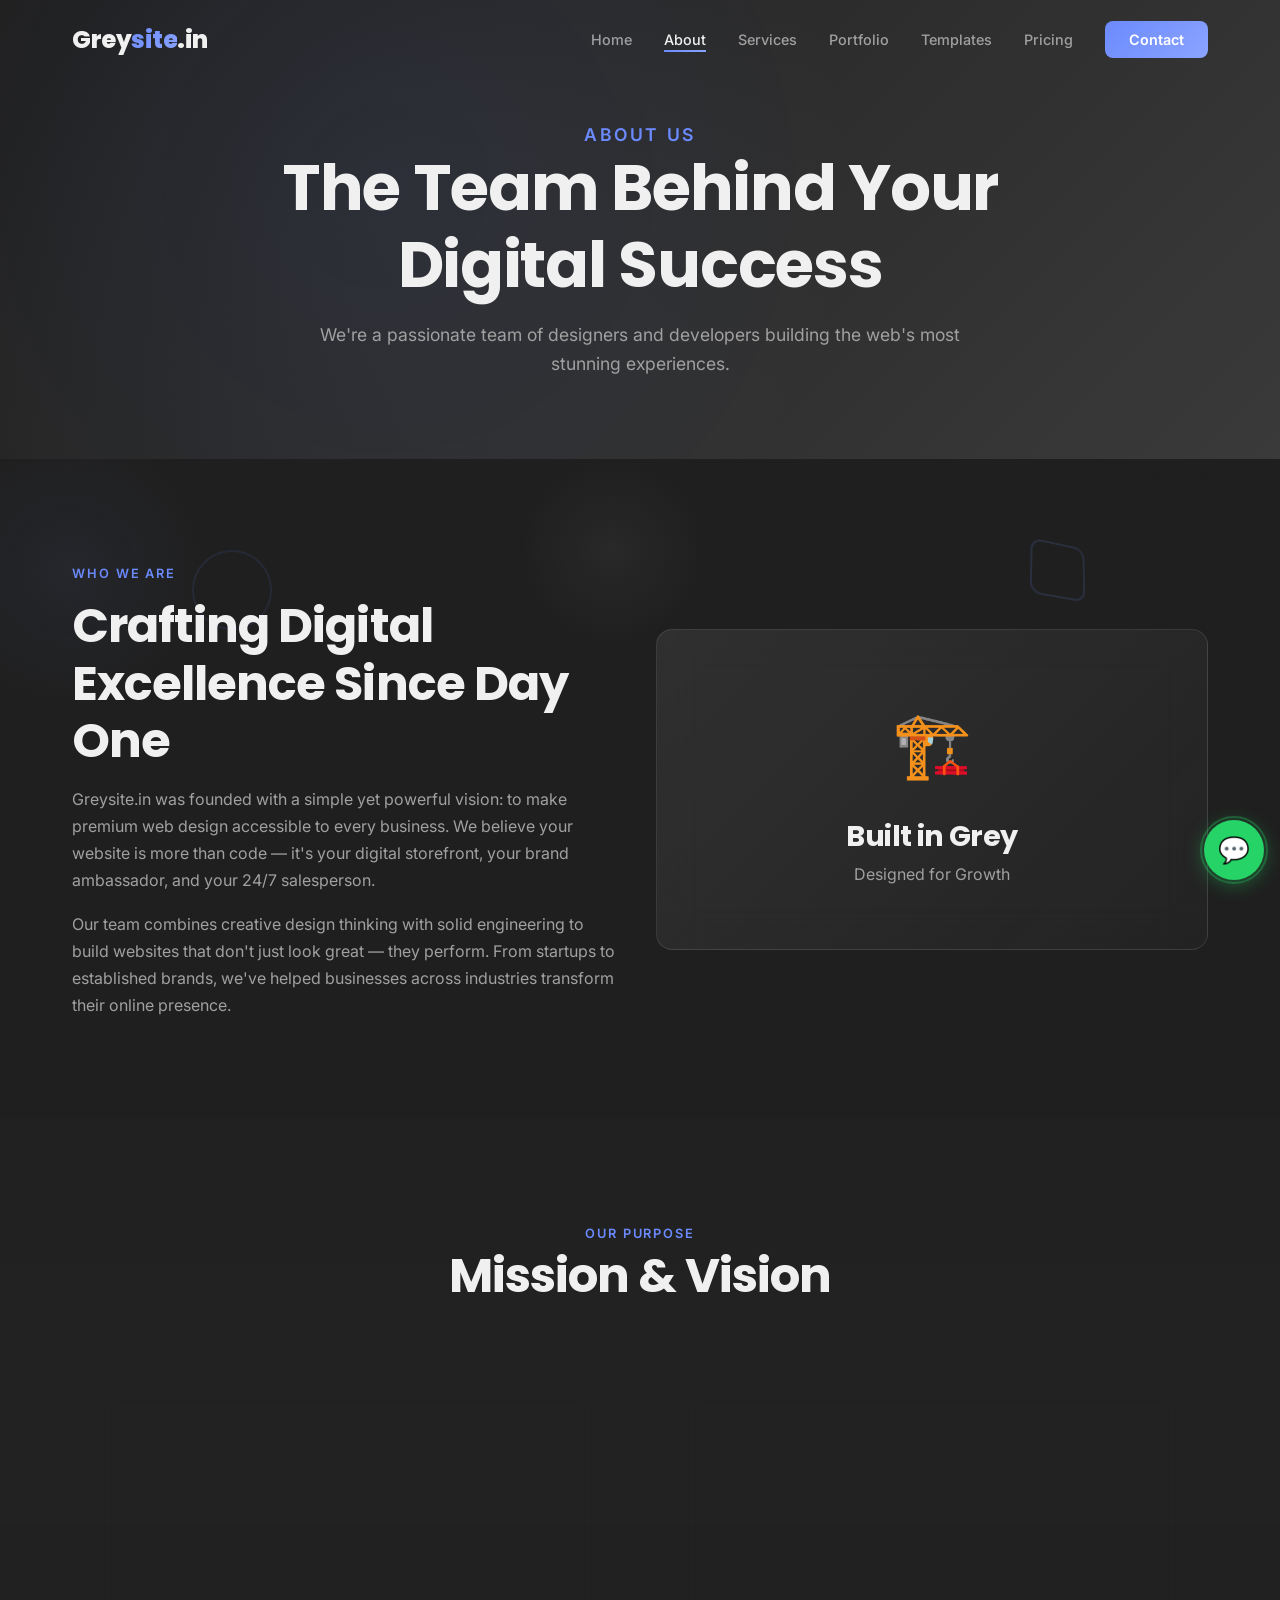
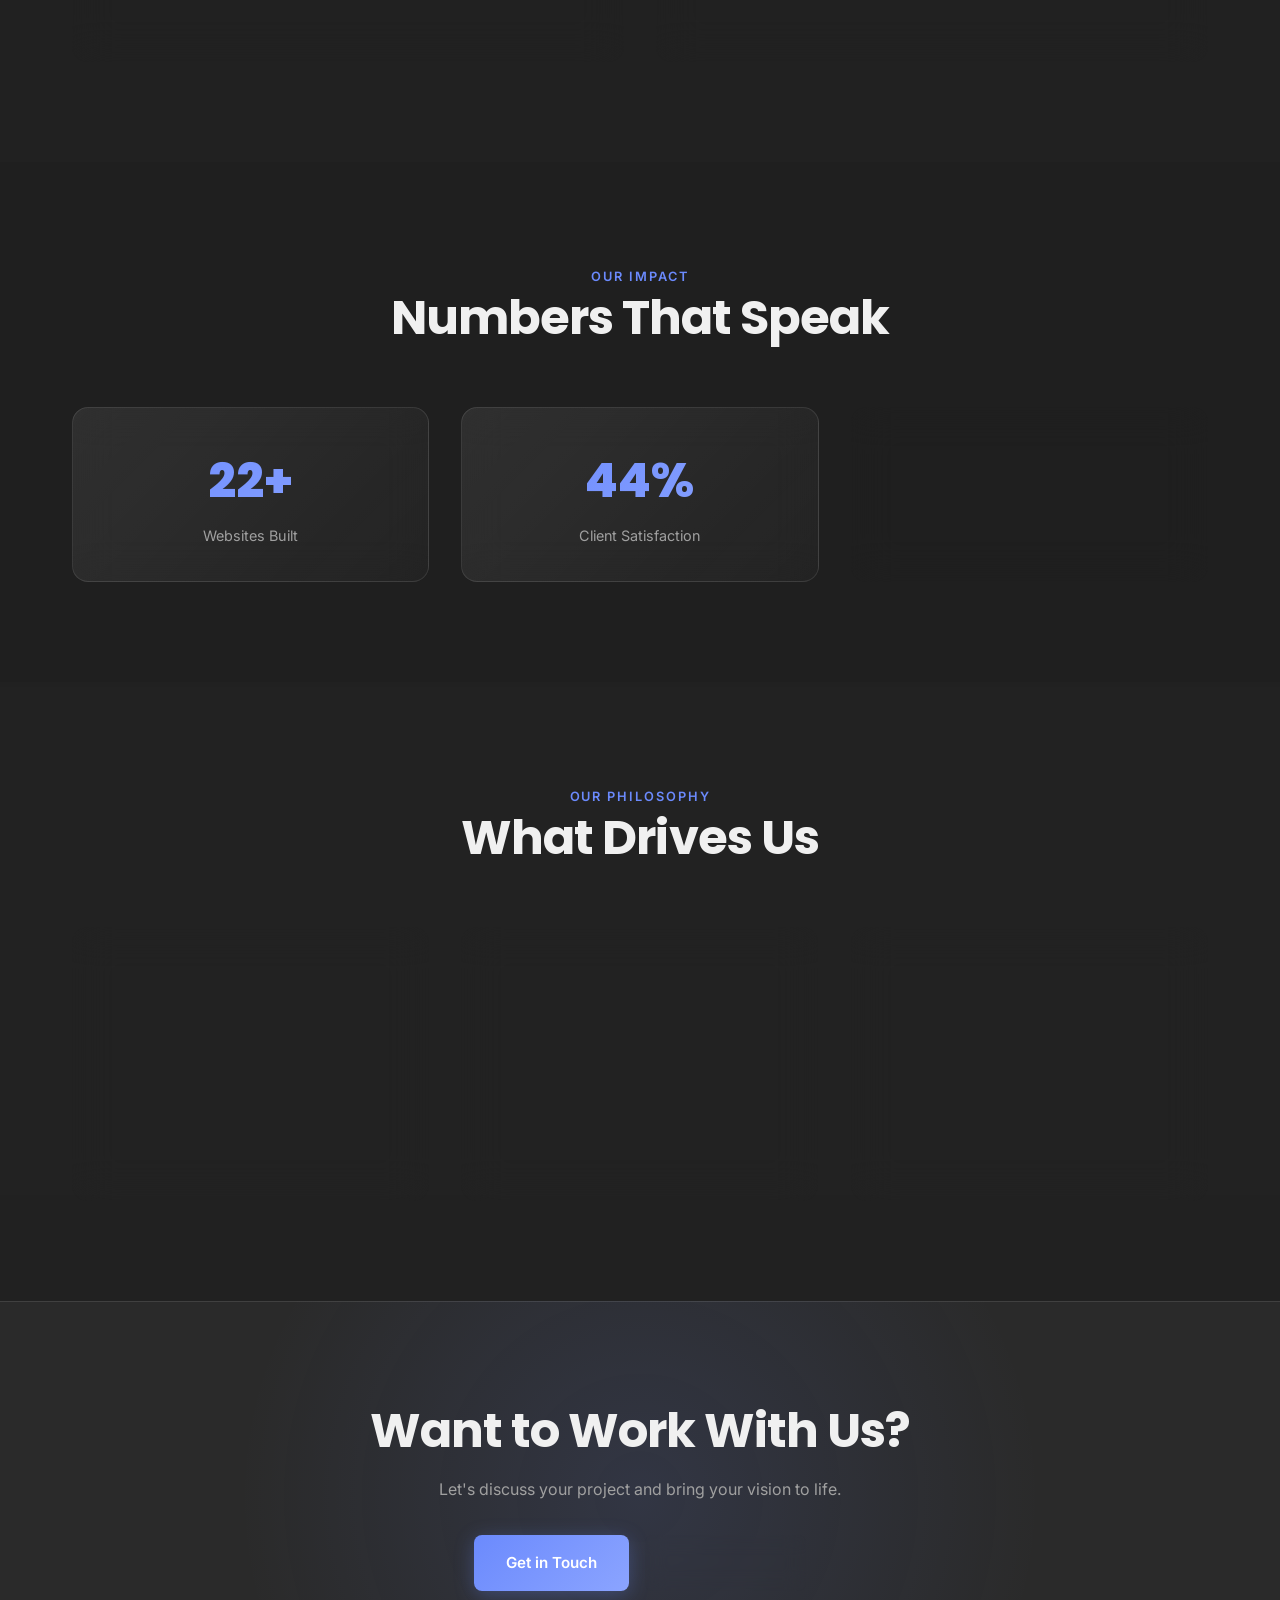
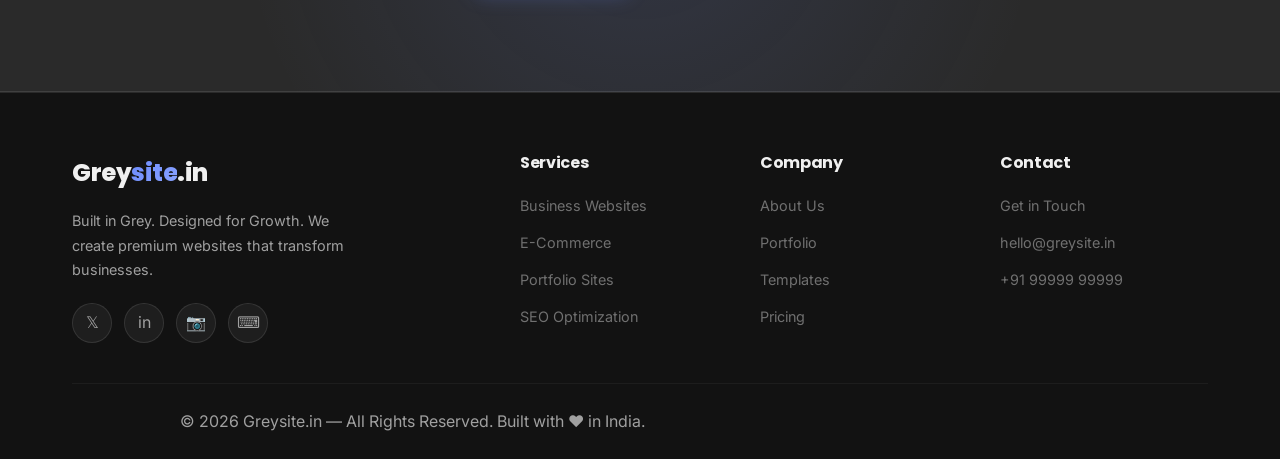
==== about.html @ 2117cec4 "Initial commit" ====
<!DOCTYPE html>
<html lang="en">

<head>
    <meta charset="UTF-8">
    <meta name="viewport" content="width=device-width, initial-scale=1.0, viewport-fit=cover">
    <title>About Us — Greysite.in</title>
    <meta name="description"
        content="Learn about Greysite.in — our mission, vision, and the team behind premium web experiences. 50+ websites built with 100% client satisfaction.">
    <link rel="icon" type="image/svg+xml"
        href="data:image/svg+xml,%3Csvg xmlns='http://www.w3.org/2000/svg' viewBox='0 0 32 32'%3E%3Crect width='32' height='32' rx='8' fill='%236b8afd'/%3E%3Ctext x='50%25' y='55%25' dominant-baseline='middle' text-anchor='middle' fill='white' font-family='Arial' font-weight='bold' font-size='18'%3EG%3C/text%3E%3C/svg%3E">
    <link rel="stylesheet" href="css/styles.css">
</head>

<body>

    <div class="page-loader">
        <div class="loader-spinner"></div>
    </div>
    <div class="scroll-progress"></div>

    <div class="floating-shapes">
        <div class="shape shape-1"></div>
        <div class="shape shape-2"></div>
        <div class="shape shape-3"></div>
        <div class="shape-cube shape-cube-1"></div>
        <div class="shape-cube shape-cube-2"></div>
        <div class="shape-ring shape-ring-1"></div>
        <div class="shape-ring shape-ring-2"></div>
    </div>

    <!-- Header -->
    <header class="header">
        <div class="container">
            <a href="index.html" class="logo">Grey<span>site</span>.in</a>
            <nav>
                <ul class="nav-links">
                    <li><a href="index.html">Home</a></li>
                    <li><a href="about.html">About</a></li>
                    <li><a href="services.html">Services</a></li>
                    <li><a href="portfolio.html">Portfolio</a></li>
                    <li><a href="websites.html">Templates</a></li>
                    <li><a href="pricing.html">Pricing</a></li>
                    <li><a href="contact.html" class="nav-cta">Contact</a></li>
                </ul>
            </nav>
            <div class="nav-toggle" id="navToggle"><span></span><span></span><span></span></div>
        </div>
    </header>

    <!-- Page Hero -->
    <section class="page-hero">
        <div class="container">
            <p class="section-label fade-in">About Us</p>
            <h1 class="fade-in">The Team Behind Your<br>Digital Success</h1>
            <p class="fade-in">We're a passionate team of designers and developers building the web's most stunning
                experiences.</p>
        </div>
    </section>

    <!-- Company Introduction -->
    <section class="section">
        <div class="container">
            <div class="grid-2" style="align-items:center;">
                <div class="fade-in">
                    <p class="section-label">Who We Are</p>
                    <h2>Crafting Digital Excellence Since Day One</h2>
                    <p style="margin-top:16px;">Greysite.in was founded with a simple yet powerful vision: to make
                        premium web design accessible to every business. We believe your website is more than code —
                        it's your digital storefront, your brand ambassador, and your 24/7 salesperson.</p>
                    <p style="margin-top:16px;">Our team combines creative design thinking with solid engineering to
                        build websites that don't just look great — they perform. From startups to established brands,
                        we've helped businesses across industries transform their online presence.</p>
                </div>
                <div class="glass-card fade-in" style="text-align:center;padding:60px 40px;">
                    <div style="font-size:4rem;margin-bottom:20px;">🏗️</div>
                    <h3 style="margin-bottom:8px;">Built in Grey</h3>
                    <p style="margin:0 auto;">Designed for Growth</p>
                </div>
            </div>
        </div>
    </section>

    <!-- Mission & Vision -->
    <section class="section" style="background:rgba(255,255,255,0.01);">
        <div class="container">
            <div class="section-header">
                <p class="section-label fade-in">Our Purpose</p>
                <h2 class="fade-in">Mission & Vision</h2>
            </div>
            <div class="mv-grid">
                <div class="glass-card mv-card fade-in">
                    <span class="mv-icon">🎯</span>
                    <h3>Our Mission</h3>
                    <p style="margin:0 auto;">To empower businesses with beautifully designed, high-performance websites
                        that drive growth, build trust, and create lasting digital impressions — all at accessible
                        pricing.</p>
                </div>
                <div class="glass-card mv-card fade-in">
                    <span class="mv-icon">🔭</span>
                    <h3>Our Vision</h3>
                    <p style="margin:0 auto;">To become India's most trusted web design partner, known for delivering
                        premium quality, innovative designs, and measurable results that help businesses thrive in the
                        digital age.</p>
                </div>
            </div>
        </div>
    </section>

    <!-- Animated Stats -->
    <section class="section">
        <div class="container">
            <div class="section-header">
                <p class="section-label fade-in">Our Impact</p>
                <h2 class="fade-in">Numbers That Speak</h2>
            </div>
            <div class="stats-grid">
                <div class="glass-card stat-item fade-in">
                    <span class="stat-number" data-count="50" data-suffix="+">0</span>
                    <span class="stat-label">Websites Built</span>
                </div>
                <div class="glass-card stat-item fade-in">
                    <span class="stat-number" data-count="100" data-suffix="%">0</span>
                    <span class="stat-label">Client Satisfaction</span>
                </div>
                <div class="glass-card stat-item fade-in">
                    <span class="stat-number" data-count="24" data-suffix="/7">0</span>
                    <span class="stat-label">Support Available</span>
                </div>
            </div>
        </div>
    </section>

    <!-- Brand Philosophy -->
    <section class="section" style="background:rgba(255,255,255,0.01);">
        <div class="container">
            <div class="section-header">
                <p class="section-label fade-in">Our Philosophy</p>
                <h2 class="fade-in">What Drives Us</h2>
            </div>
            <div class="grid-3">
                <div class="glass-card fade-in" style="text-align:center;padding:40px 24px;">
                    <div style="font-size:2.5rem;margin-bottom:16px;">💡</div>
                    <h4>Innovation First</h4>
                    <p style="font-size:0.9rem;margin:8px auto 0;">We stay ahead of design trends and technology to
                        deliver cutting-edge solutions.</p>
                </div>
                <div class="glass-card fade-in" style="text-align:center;padding:40px 24px;">
                    <div style="font-size:2.5rem;margin-bottom:16px;">🤝</div>
                    <h4>Client Partnership</h4>
                    <p style="font-size:0.9rem;margin:8px auto 0;">We treat every project as a partnership, working
                        closely with you every step of the way.</p>
                </div>
                <div class="glass-card fade-in" style="text-align:center;padding:40px 24px;">
                    <div style="font-size:2.5rem;margin-bottom:16px;">✨</div>
                    <h4>Quality Obsession</h4>
                    <p style="font-size:0.9rem;margin:8px auto 0;">Every pixel, every line of code is crafted with care
                        for an exceptional final product.</p>
                </div>
            </div>
        </div>
    </section>

    <!-- CTA -->
    <section class="section cta-section">
        <div class="container">
            <h2 class="fade-in">Want to Work With Us?</h2>
            <p class="fade-in">Let's discuss your project and bring your vision to life.</p>
            <div class="cta-buttons fade-in">
                <a href="contact.html" class="btn btn-primary">Get in Touch</a>
                <a href="services.html" class="btn btn-secondary">Our Services</a>
            </div>
        </div>
    </section>

    <!-- Footer -->
    <footer class="footer">
        <div class="container">
            <div class="footer-grid">
                <div class="footer-brand">
                    <a href="index.html" class="logo">Grey<span>site</span>.in</a>
                    <p>Built in Grey. Designed for Growth. We create premium websites that transform businesses.</p>
                    <div class="footer-socials">
                        <a href="#" class="social-link" aria-label="Twitter">𝕏</a>
                        <a href="#" class="social-link" aria-label="LinkedIn">in</a>
                        <a href="#" class="social-link" aria-label="Instagram">📷</a>
                        <a href="#" class="social-link" aria-label="GitHub">⌨</a>
                    </div>
                </div>
                <div class="footer-col">
                    <h4>Services</h4>
                    <ul>
                        <li><a href="services.html">Business Websites</a></li>
                        <li><a href="services.html">E-Commerce</a></li>
                        <li><a href="services.html">Portfolio Sites</a></li>
                        <li><a href="services.html">SEO Optimization</a></li>
                    </ul>
                </div>
                <div class="footer-col">
                    <h4>Company</h4>
                    <ul>
                        <li><a href="about.html">About Us</a></li>
                        <li><a href="portfolio.html">Portfolio</a></li>
                        <li><a href="websites.html">Templates</a></li>
                        <li><a href="pricing.html">Pricing</a></li>
                    </ul>
                </div>
                <div class="footer-col">
                    <h4>Contact</h4>
                    <ul>
                        <li><a href="contact.html">Get in Touch</a></li>
                        <li><a href="mailto:hello@greysite.in">hello@greysite.in</a></li>
                        <li><a href="tel:+919999999999">+91 99999 99999</a></li>
                    </ul>
                </div>
            </div>
            <div class="footer-bottom">
                <p>&copy; 2026 Greysite.in — All Rights Reserved. Built with ❤️ in India.</p>
            </div>
        </div>
    </footer>

    <a href="https://wa.me/919999999999?text=Hi%20Greysite!%20I'm%20interested%20in%20getting%20a%20website."
        class="whatsapp-btn" target="_blank" rel="noopener" aria-label="Chat on WhatsApp">💬</a>

    <script src="js/main.js"></script>
</body>

</html>
---- css/styles.css ----
/* ============================================
   GREYSITE.IN — Premium Design System
   ============================================ */

/* ---------- Google Fonts ---------- */
@import url('https://fonts.googleapis.com/css2?family=Inter:wght@300;400;500;600;700;800;900&family=Poppins:wght@300;400;500;600;700;800;900&display=swap');

/* ---------- CSS Variables ---------- */
:root {
    --primary-dark: #1f1f1f;
    --primary-mid: #2a2a2a;
    --primary-light: #3a3a3a;
    --accent-silver: #c0c0c0;
    --accent-blue: #6b8afd;
    --accent-blue-light: #8ba4ff;
    --accent-glow: rgba(107, 138, 253, 0.3);
    --text-primary: #f0f0f0;
    --text-secondary: #a0a0a0;
    --text-muted: #707070;
    --glass-bg: rgba(255, 255, 255, 0.05);
    --glass-border: rgba(255, 255, 255, 0.1);
    --glass-shadow: 0 8px 32px rgba(0, 0, 0, 0.3);
    --gradient-primary: linear-gradient(135deg, #1f1f1f 0%, #3a3a3a 100%);
    --gradient-accent: linear-gradient(135deg, #6b8afd 0%, #8ba4ff 100%);
    --gradient-card: linear-gradient(135deg, rgba(255, 255, 255, 0.08) 0%, rgba(255, 255, 255, 0.02) 100%);
    --font-primary: 'Inter', sans-serif;
    --font-heading: 'Poppins', sans-serif;
    --radius-sm: 8px;
    --radius-md: 16px;
    --radius-lg: 24px;
    --radius-xl: 32px;
    --transition-fast: 0.2s ease;
    --transition-normal: 0.3s ease;
    --transition-slow: 0.5s ease;
    --max-width: 1200px;
    --header-height: 80px;
}

/* ---------- Reset & Base ---------- */
*,
*::before,
*::after {
    margin: 0;
    padding: 0;
    box-sizing: border-box;
}

html {
    scroll-behavior: smooth;
    scroll-padding-top: var(--header-height);
}

body {
    font-family: var(--font-primary);
    background: var(--primary-dark);
    color: var(--text-primary);
    line-height: 1.7;
    overflow-x: hidden;
    -webkit-font-smoothing: antialiased;
    -moz-osx-font-smoothing: grayscale;
}

/* ---------- Page Load Animation ---------- */
.page-loader {
    position: fixed;
    inset: 0;
    background: var(--primary-dark);
    display: flex;
    align-items: center;
    justify-content: center;
    z-index: 10000;
    transition: opacity 0.5s ease, visibility 0.5s ease;
}

.page-loader.loaded {
    opacity: 0;
    visibility: hidden;
}

.loader-spinner {
    width: 50px;
    height: 50px;
    border: 3px solid var(--glass-border);
    border-top-color: var(--accent-blue);
    border-radius: 50%;
    animation: spin 0.8s linear infinite;
}

@keyframes spin {
    to {
        transform: rotate(360deg);
    }
}

/* ---------- Scroll Progress Bar ---------- */
.scroll-progress {
    position: fixed;
    top: 0;
    left: 0;
    width: 0%;
    height: 3px;
    background: var(--gradient-accent);
    z-index: 10001;
    transition: width 0.1s linear;
}

/* ---------- 3D Floating Shapes ---------- */
.floating-shapes {
    position: fixed;
    inset: 0;
    pointer-events: none;
    z-index: 0;
    overflow: hidden;
}

.shape {
    position: absolute;
    border-radius: 50%;
    opacity: 0.06;
    animation: floatShape 20s ease-in-out infinite;
}

.shape-1 {
    width: 400px;
    height: 400px;
    background: radial-gradient(circle, var(--accent-blue) 0%, transparent 70%);
    top: 10%;
    right: -100px;
    animation-duration: 25s;
}

.shape-2 {
    width: 300px;
    height: 300px;
    background: radial-gradient(circle, #8ba4ff 0%, transparent 70%);
    bottom: 20%;
    left: -80px;
    animation-duration: 20s;
    animation-delay: -5s;
}

.shape-3 {
    width: 200px;
    height: 200px;
    background: radial-gradient(circle, var(--accent-silver) 0%, transparent 70%);
    top: 50%;
    left: 40%;
    animation-duration: 30s;
    animation-delay: -10s;
}

.shape-cube {
    width: 80px;
    height: 80px;
    border: 2px solid rgba(107, 138, 253, 0.15);
    border-radius: 12px;
    position: absolute;
    animation: floatCube 15s ease-in-out infinite;
    transform: perspective(600px) rotateX(25deg) rotateY(25deg);
}

.shape-cube-1 {
    top: 15%;
    left: 10%;
    animation-delay: -3s;
}

.shape-cube-2 {
    top: 60%;
    right: 15%;
    width: 60px;
    height: 60px;
    animation-delay: -8s;
    animation-duration: 18s;
}

.shape-cube-3 {
    bottom: 10%;
    left: 30%;
    width: 50px;
    height: 50px;
    animation-delay: -12s;
    animation-duration: 22s;
}

.shape-ring {
    width: 120px;
    height: 120px;
    border: 2px solid rgba(107, 138, 253, 0.1);
    border-radius: 50%;
    position: absolute;
    animation: floatRing 20s ease-in-out infinite;
}

.shape-ring-1 {
    top: 30%;
    right: 10%;
    animation-delay: -5s;
}

.shape-ring-2 {
    bottom: 30%;
    left: 15%;
    width: 80px;
    height: 80px;
    animation-delay: -10s;
}

@keyframes floatShape {

    0%,
    100% {
        transform: translate(0, 0) scale(1);
    }

    25% {
        transform: translate(30px, -40px) scale(1.05);
    }

    50% {
        transform: translate(-20px, 20px) scale(0.95);
    }

    75% {
        transform: translate(15px, 30px) scale(1.02);
    }
}

@keyframes floatCube {

    0%,
    100% {
        transform: perspective(600px) rotateX(25deg) rotateY(25deg) translateY(0);
    }

    50% {
        transform: perspective(600px) rotateX(35deg) rotateY(45deg) translateY(-30px);
    }
}

@keyframes floatRing {

    0%,
    100% {
        transform: rotate(0deg) translateY(0);
    }

    50% {
        transform: rotate(180deg) translateY(-20px);
    }
}

/* ---------- Typography ---------- */
h1,
h2,
h3,
h4,
h5,
h6 {
    font-family: var(--font-heading);
    font-weight: 700;
    line-height: 1.2;
    letter-spacing: -0.02em;
}

h1 {
    font-size: clamp(2.2rem, 5vw, 4rem);
}

h2 {
    font-size: clamp(1.8rem, 4vw, 3rem);
}

h3 {
    font-size: clamp(1.3rem, 2.5vw, 1.8rem);
}

h4 {
    font-size: clamp(1.1rem, 2vw, 1.4rem);
}

p {
    color: var(--text-secondary);
    font-size: 1rem;
    max-width: 680px;
}

a {
    color: var(--accent-blue);
    text-decoration: none;
    transition: color var(--transition-fast);
}

a:hover {
    color: var(--accent-blue-light);
}

/* ---------- Container ---------- */
.container {
    width: 100%;
    max-width: var(--max-width);
    margin: 0 auto;
    padding: 0 24px;
}

/* ---------- Section ---------- */
.section {
    padding: 100px 0;
    position: relative;
    z-index: 1;
}

.section-header {
    text-align: center;
    margin-bottom: 60px;
}

.section-header h2 {
    margin-bottom: 16px;
}

.section-header p {
    margin: 0 auto;
}

.section-label {
    display: inline-block;
    font-size: 0.8rem;
    font-weight: 600;
    letter-spacing: 0.15em;
    text-transform: uppercase;
    color: var(--accent-blue);
    margin-bottom: 12px;
}

/* ---------- Buttons ---------- */
.btn {
    display: inline-flex;
    align-items: center;
    gap: 8px;
    padding: 14px 32px;
    border-radius: var(--radius-sm);
    font-family: var(--font-primary);
    font-size: 0.95rem;
    font-weight: 600;
    cursor: pointer;
    border: none;
    transition: all var(--transition-normal);
    text-decoration: none;
    position: relative;
    overflow: hidden;
}

.btn::after {
    content: '';
    position: absolute;
    inset: 0;
    background: linear-gradient(135deg, rgba(255, 255, 255, 0.1) 0%, transparent 100%);
    opacity: 0;
    transition: opacity var(--transition-fast);
}

.btn:hover::after {
    opacity: 1;
}

.btn-primary {
    background: var(--gradient-accent);
    color: #fff;
    box-shadow: 0 4px 20px var(--accent-glow);
}

.btn-primary:hover {
    transform: translateY(-2px);
    box-shadow: 0 8px 30px var(--accent-glow);
    color: #fff;
}

.btn-secondary {
    background: transparent;
    color: var(--text-primary);
    border: 1px solid var(--glass-border);
    backdrop-filter: blur(10px);
}

.btn-secondary:hover {
    border-color: var(--accent-blue);
    color: var(--accent-blue);
    transform: translateY(-2px);
}

.btn-sm {
    padding: 10px 20px;
    font-size: 0.85rem;
}

/* ---------- Glass Card ---------- */
.glass-card {
    background: var(--gradient-card);
    backdrop-filter: blur(20px);
    -webkit-backdrop-filter: blur(20px);
    border: 1px solid var(--glass-border);
    border-radius: var(--radius-md);
    padding: 32px;
    transition: all var(--transition-normal);
    position: relative;
    overflow: hidden;
}

.glass-card::before {
    content: '';
    position: absolute;
    inset: 0;
    background: radial-gradient(circle at top right, rgba(107, 138, 253, 0.08) 0%, transparent 60%);
    opacity: 0;
    transition: opacity var(--transition-normal);
}

.glass-card:hover {
    transform: translateY(-5px);
    border-color: rgba(107, 138, 253, 0.3);
    box-shadow: 0 20px 60px rgba(0, 0, 0, 0.3), 0 0 30px var(--accent-glow);
}

.glass-card:hover::before {
    opacity: 1;
}

/* ---------- Header / Navbar ---------- */
.header {
    position: fixed;
    top: 0;
    left: 0;
    width: 100%;
    height: var(--header-height);
    z-index: 1000;
    transition: all var(--transition-normal);
}

.header.scrolled {
    background: rgba(31, 31, 31, 0.9);
    backdrop-filter: blur(20px);
    -webkit-backdrop-filter: blur(20px);
    border-bottom: 1px solid var(--glass-border);
    box-shadow: 0 4px 30px rgba(0, 0, 0, 0.3);
}

.header .container {
    display: flex;
    align-items: center;
    justify-content: space-between;
    height: 100%;
}

.logo {
    font-family: var(--font-heading);
    font-size: 1.5rem;
    font-weight: 800;
    color: var(--text-primary);
    text-decoration: none;
    letter-spacing: -0.02em;
}

.logo span {
    background: var(--gradient-accent);
    -webkit-background-clip: text;
    background-clip: text;
    -webkit-text-fill-color: transparent;
}

.nav-links {
    display: flex;
    align-items: center;
    gap: 32px;
    list-style: none;
}

.nav-links a {
    color: var(--text-secondary);
    font-size: 0.9rem;
    font-weight: 500;
    transition: color var(--transition-fast);
    position: relative;
}

.nav-links a::after {
    content: '';
    position: absolute;
    bottom: -4px;
    left: 0;
    width: 0;
    height: 2px;
    background: var(--gradient-accent);
    transition: width var(--transition-normal);
}

.nav-links a:hover,
.nav-links a.active {
    color: var(--text-primary);
}

.nav-links a:hover::after,
.nav-links a.active::after {
    width: 100%;
}

.nav-cta {
    padding: 10px 24px !important;
    background: var(--gradient-accent);
    color: #fff !important;
    border-radius: var(--radius-sm);
    font-weight: 600 !important;
}

.nav-cta::after {
    display: none !important;
}

.nav-cta:hover {
    transform: translateY(-2px);
    box-shadow: 0 4px 20px var(--accent-glow);
}

/* Mobile Menu Toggle */
.nav-toggle {
    display: none;
    flex-direction: column;
    gap: 5px;
    cursor: pointer;
    padding: 5px;
    z-index: 1001;
}

.nav-toggle span {
    width: 24px;
    height: 2px;
    background: var(--text-primary);
    transition: all var(--transition-normal);
    border-radius: 2px;
}

.nav-toggle.active span:nth-child(1) {
    transform: rotate(45deg) translate(5px, 5px);
}

.nav-toggle.active span:nth-child(2) {
    opacity: 0;
}

.nav-toggle.active span:nth-child(3) {
    transform: rotate(-45deg) translate(5px, -5px);
}

/* ---------- Hero Section ---------- */
.hero {
    min-height: 100vh;
    display: flex;
    align-items: center;
    justify-content: center;
    text-align: center;
    position: relative;
    padding: 120px 24px 80px;
    overflow: hidden;
}

.hero-bg {
    position: absolute;
    inset: 0;
    background:
        radial-gradient(circle at 20% 50%, rgba(107, 138, 253, 0.1) 0%, transparent 50%),
        radial-gradient(circle at 80% 20%, rgba(139, 164, 255, 0.08) 0%, transparent 50%),
        var(--gradient-primary);
    z-index: -1;
}

.hero-bg::after {
    content: '';
    position: absolute;
    inset: 0;
    background: url("data:image/svg+xml,%3Csvg width='60' height='60' viewBox='0 0 60 60' xmlns='http://www.w3.org/2000/svg'%3E%3Cg fill='none' fill-rule='evenodd'%3E%3Cg fill='%23ffffff' fill-opacity='0.02'%3E%3Cpath d='M36 34v-4h-2v4h-4v2h4v4h2v-4h4v-2h-4zm0-30V0h-2v4h-4v2h4v4h2V6h4V4h-4zM6 34v-4H4v4H0v2h4v4h2v-4h4v-2H6zM6 4V0H4v4H0v2h4v4h2V6h4V4H6z'/%3E%3C/g%3E%3C/g%3E%3C/svg%3E");
}

.hero-content {
    max-width: 800px;
    z-index: 1;
}

.hero h1 {
    margin-bottom: 20px;
    background: linear-gradient(135deg, #fff 0%, var(--accent-silver) 100%);
    -webkit-background-clip: text;
    background-clip: text;
    -webkit-text-fill-color: transparent;
}

.hero-subtitle {
    font-size: 1.15rem;
    color: var(--text-secondary);
    margin-bottom: 40px;
    letter-spacing: 0.02em;
}

.hero-buttons {
    display: flex;
    gap: 16px;
    justify-content: center;
    flex-wrap: wrap;
}

.scroll-indicator {
    position: absolute;
    bottom: 40px;
    left: 50%;
    transform: translateX(-50%);
    display: flex;
    flex-direction: column;
    align-items: center;
    gap: 8px;
    color: var(--text-muted);
    font-size: 0.75rem;
    letter-spacing: 0.1em;
    text-transform: uppercase;
    animation: bounce 2s ease-in-out infinite;
}

.scroll-indicator .mouse {
    width: 24px;
    height: 38px;
    border: 2px solid var(--text-muted);
    border-radius: 12px;
    position: relative;
}

.scroll-indicator .mouse::after {
    content: '';
    width: 4px;
    height: 8px;
    background: var(--accent-blue);
    border-radius: 2px;
    position: absolute;
    top: 6px;
    left: 50%;
    transform: translateX(-50%);
    animation: scrollWheel 2s ease-in-out infinite;
}

@keyframes bounce {

    0%,
    100% {
        transform: translateX(-50%) translateY(0);
    }

    50% {
        transform: translateX(-50%) translateY(10px);
    }
}

@keyframes scrollWheel {
    0% {
        opacity: 1;
        top: 6px;
    }

    100% {
        opacity: 0;
        top: 20px;
    }
}

/* ---------- Page Hero (Inner Pages) ---------- */
.page-hero {
    padding: 160px 24px 80px;
    text-align: center;
    position: relative;
    background:
        radial-gradient(circle at 30% 40%, rgba(107, 138, 253, 0.08) 0%, transparent 50%),
        var(--gradient-primary);
}

.page-hero h1 {
    margin-bottom: 16px;
}

.page-hero p {
    margin: 0 auto;
    font-size: 1.1rem;
}

/* ---------- Grid Layouts ---------- */
.grid-2 {
    display: grid;
    grid-template-columns: repeat(2, 1fr);
    gap: 32px;
}

.grid-3 {
    display: grid;
    grid-template-columns: repeat(3, 1fr);
    gap: 32px;
}

.grid-4 {
    display: grid;
    grid-template-columns: repeat(4, 1fr);
    gap: 24px;
}

/* ---------- Service Card ---------- */
.service-card {
    text-align: center;
    padding: 40px 28px;
}

.service-card .icon {
    width: 64px;
    height: 64px;
    border-radius: var(--radius-md);
    background: rgba(107, 138, 253, 0.1);
    display: flex;
    align-items: center;
    justify-content: center;
    margin: 0 auto 20px;
    font-size: 1.5rem;
    transition: all var(--transition-normal);
}

.service-card:hover .icon {
    background: var(--gradient-accent);
    transform: scale(1.1);
}

.service-card h4 {
    margin-bottom: 12px;
    transition: color var(--transition-fast);
}

.service-card:hover h4 {
    color: var(--accent-blue-light);
}

.service-card p {
    font-size: 0.9rem;
    margin: 0 auto;
}

.service-card .extra-text {
    max-height: 0;
    overflow: hidden;
    opacity: 0;
    transition: all var(--transition-slow);
    margin-top: 0;
    font-size: 0.85rem;
    color: var(--text-muted);
}

.service-card:hover .extra-text {
    max-height: 100px;
    opacity: 1;
    margin-top: 12px;
}

/* ---------- Stats ---------- */
.stats-grid {
    display: grid;
    grid-template-columns: repeat(3, 1fr);
    gap: 32px;
    text-align: center;
}

.stat-item {
    padding: 32px;
}

.stat-number {
    font-family: var(--font-heading);
    font-size: 3rem;
    font-weight: 800;
    background: var(--gradient-accent);
    -webkit-background-clip: text;
    background-clip: text;
    -webkit-text-fill-color: transparent;
    display: block;
}

.stat-label {
    font-size: 0.9rem;
    color: var(--text-secondary);
    margin-top: 8px;
}

/* ---------- Portfolio Grid ---------- */
.portfolio-filters {
    display: flex;
    justify-content: center;
    gap: 12px;
    margin-bottom: 40px;
    flex-wrap: wrap;
}

.filter-btn {
    padding: 10px 24px;
    border-radius: var(--radius-sm);
    background: transparent;
    color: var(--text-secondary);
    border: 1px solid var(--glass-border);
    font-family: var(--font-primary);
    font-size: 0.85rem;
    font-weight: 500;
    cursor: pointer;
    transition: all var(--transition-normal);
}

.filter-btn:hover,
.filter-btn.active {
    background: var(--gradient-accent);
    color: #fff;
    border-color: transparent;
    box-shadow: 0 4px 15px var(--accent-glow);
}

.portfolio-grid {
    display: grid;
    grid-template-columns: repeat(3, 1fr);
    gap: 28px;
}

.project-card {
    border-radius: var(--radius-md);
    overflow: hidden;
    background: var(--gradient-card);
    border: 1px solid var(--glass-border);
    transition: all var(--transition-normal);
}

.project-card:hover {
    transform: translateY(-8px);
    box-shadow: 0 20px 60px rgba(0, 0, 0, 0.4);
    border-color: rgba(107, 138, 253, 0.3);
}

.project-card .card-image {
    width: 100%;
    height: 220px;
    object-fit: cover;
    display: block;
    background: var(--primary-mid);
}

.project-card .card-content {
    padding: 24px;
}

.project-card .category-tag {
    display: inline-block;
    padding: 4px 12px;
    background: rgba(107, 138, 253, 0.15);
    color: var(--accent-blue);
    border-radius: 20px;
    font-size: 0.75rem;
    font-weight: 600;
    text-transform: uppercase;
    letter-spacing: 0.05em;
    margin-bottom: 12px;
}

.project-card h4 {
    margin-bottom: 8px;
}

.project-card .tech-stack {
    font-size: 0.8rem;
    color: var(--text-muted);
    margin-bottom: 16px;
}

/* ---------- Pricing Cards ---------- */
.pricing-grid {
    display: grid;
    grid-template-columns: repeat(3, 1fr);
    gap: 28px;
    align-items: start;
}

.pricing-card {
    text-align: center;
    padding: 40px 32px;
    position: relative;
}

.pricing-card.featured {
    border-color: var(--accent-blue);
    transform: scale(1.05);
    box-shadow: 0 0 40px var(--accent-glow);
}

.pricing-card.featured::after {
    content: 'RECOMMENDED';
    position: absolute;
    top: -12px;
    left: 50%;
    transform: translateX(-50%);
    background: var(--gradient-accent);
    color: #fff;
    padding: 4px 20px;
    border-radius: 20px;
    font-size: 0.7rem;
    font-weight: 700;
    letter-spacing: 0.1em;
}

.pricing-card .plan-name {
    font-size: 1.2rem;
    font-weight: 600;
    color: var(--text-secondary);
    margin-bottom: 8px;
}

.pricing-card .price {
    font-family: var(--font-heading);
    font-size: 2.8rem;
    font-weight: 800;
    color: var(--text-primary);
    margin-bottom: 24px;
}

.pricing-card .price small {
    font-size: 0.9rem;
    font-weight: 400;
    color: var(--text-muted);
}

.pricing-card .features-list {
    list-style: none;
    margin-bottom: 32px;
    text-align: left;
}

.pricing-card .features-list li {
    padding: 8px 0;
    font-size: 0.9rem;
    color: var(--text-secondary);
    border-bottom: 1px solid rgba(255, 255, 255, 0.05);
    display: flex;
    align-items: center;
    gap: 10px;
}

.pricing-card .features-list li::before {
    content: '✓';
    color: var(--accent-blue);
    font-weight: 700;
    font-size: 0.85rem;
}

.pricing-card:hover {
    box-shadow: 0 0 50px rgba(107, 138, 253, 0.2);
}

/* ---------- Feature Table ---------- */
.feature-table {
    width: 100%;
    border-collapse: collapse;
    margin-top: 60px;
}

.feature-table th,
.feature-table td {
    padding: 16px 20px;
    text-align: center;
    border-bottom: 1px solid rgba(255, 255, 255, 0.05);
    font-size: 0.9rem;
}

.feature-table th {
    background: rgba(255, 255, 255, 0.03);
    font-weight: 600;
    color: var(--text-primary);
}

.feature-table td:first-child {
    text-align: left;
    color: var(--text-secondary);
}

.feature-table .check {
    color: var(--accent-blue);
    font-weight: 700;
}

.feature-table .cross {
    color: var(--text-muted);
}

/* ---------- Form Styles ---------- */
.contact-form {
    max-width: 700px;
    margin: 0 auto;
}

.form-group {
    margin-bottom: 20px;
}

.form-group label {
    display: block;
    font-size: 0.85rem;
    font-weight: 500;
    color: var(--text-secondary);
    margin-bottom: 8px;
}

.form-group input,
.form-group select,
.form-group textarea {
    width: 100%;
    padding: 14px 18px;
    background: rgba(255, 255, 255, 0.05);
    border: 1px solid var(--glass-border);
    border-radius: var(--radius-sm);
    color: var(--text-primary);
    font-family: var(--font-primary);
    font-size: 0.95rem;
    transition: all var(--transition-fast);
    outline: none;
}

.form-group input:focus,
.form-group select:focus,
.form-group textarea:focus {
    border-color: var(--accent-blue);
    box-shadow: 0 0 20px var(--accent-glow);
    background: rgba(255, 255, 255, 0.08);
}

.form-group textarea {
    resize: vertical;
    min-height: 120px;
}

.form-group select {
    cursor: pointer;
    appearance: none;
    background-image: url("data:image/svg+xml,%3Csvg xmlns='http://www.w3.org/2000/svg' width='12' height='12' viewBox='0 0 12 12'%3E%3Cpath fill='%23a0a0a0' d='M6 8L1 3h10z'/%3E%3C/svg%3E");
    background-repeat: no-repeat;
    background-position: right 16px center;
}

.form-row {
    display: grid;
    grid-template-columns: 1fr 1fr;
    gap: 20px;
}

/* Success Message */
.form-success {
    display: none;
    text-align: center;
    padding: 60px 20px;
}

.form-success.show {
    display: block;
    animation: fadeInUp 0.5s ease;
}

.form-success .checkmark {
    width: 80px;
    height: 80px;
    border-radius: 50%;
    background: rgba(107, 138, 253, 0.15);
    display: flex;
    align-items: center;
    justify-content: center;
    margin: 0 auto 24px;
    font-size: 2rem;
}

/* ---------- Template / Website Cards ---------- */
.template-grid {
    display: grid;
    grid-template-columns: repeat(auto-fill, minmax(280px, 1fr));
    gap: 28px;
}

.template-card {
    cursor: pointer;
    text-align: center;
    padding: 40px 24px;
}

.template-card .template-icon {
    font-size: 3rem;
    margin-bottom: 16px;
    display: block;
}

.template-card h4 {
    margin-bottom: 8px;
}

.template-card p {
    font-size: 0.85rem;
    margin: 0 auto;
}

/* Modal */
.modal-overlay {
    display: none;
    position: fixed;
    inset: 0;
    background: rgba(0, 0, 0, 0.7);
    backdrop-filter: blur(10px);
    z-index: 5000;
    align-items: center;
    justify-content: center;
    opacity: 0;
    transition: opacity var(--transition-normal);
}

.modal-overlay.active {
    display: flex;
    opacity: 1;
}

.modal {
    background: var(--primary-mid);
    border: 1px solid var(--glass-border);
    border-radius: var(--radius-lg);
    padding: 48px;
    max-width: 600px;
    width: 90%;
    max-height: 80vh;
    overflow-y: auto;
    position: relative;
    animation: fadeInUp 0.4s ease;
}

.modal-close {
    position: absolute;
    top: 16px;
    right: 20px;
    background: none;
    border: none;
    color: var(--text-muted);
    font-size: 1.5rem;
    cursor: pointer;
    transition: color var(--transition-fast);
}

.modal-close:hover {
    color: var(--text-primary);
}

/* ---------- CTA Section ---------- */
.cta-section {
    text-align: center;
    background:
        radial-gradient(circle at 50% 50%, rgba(107, 138, 253, 0.12) 0%, transparent 60%),
        var(--primary-mid);
    border-top: 1px solid var(--glass-border);
    border-bottom: 1px solid var(--glass-border);
}

.cta-section h2 {
    margin-bottom: 16px;
}

.cta-section p {
    margin: 0 auto 32px;
}

.cta-buttons {
    display: flex;
    gap: 16px;
    justify-content: center;
    flex-wrap: wrap;
}

/* ---------- Footer ---------- */
.footer {
    background: rgba(15, 15, 15, 0.8);
    border-top: 1px solid var(--glass-border);
    padding: 60px 0 24px;
    position: relative;
    z-index: 1;
}

.footer-grid {
    display: grid;
    grid-template-columns: 2fr 1fr 1fr 1fr;
    gap: 40px;
    margin-bottom: 40px;
}

.footer-brand .logo {
    display: inline-block;
    margin-bottom: 16px;
}

.footer-brand p {
    font-size: 0.9rem;
    max-width: 300px;
    margin-bottom: 20px;
}

.footer-socials {
    display: flex;
    gap: 12px;
}

.social-link {
    width: 40px;
    height: 40px;
    border-radius: 50%;
    background: rgba(255, 255, 255, 0.05);
    border: 1px solid var(--glass-border);
    display: flex;
    align-items: center;
    justify-content: center;
    color: var(--text-secondary);
    font-size: 1rem;
    transition: all var(--transition-normal);
}

.social-link:hover {
    background: var(--gradient-accent);
    color: #fff;
    border-color: transparent;
    transform: translateY(-3px);
}

.footer-col h4 {
    font-size: 1rem;
    margin-bottom: 20px;
    color: var(--text-primary);
}

.footer-col ul {
    list-style: none;
}

.footer-col ul li {
    margin-bottom: 10px;
}

.footer-col ul a {
    color: var(--text-muted);
    font-size: 0.9rem;
    transition: color var(--transition-fast);
}

.footer-col ul a:hover {
    color: var(--accent-blue);
}

.footer-bottom {
    text-align: center;
    padding-top: 24px;
    border-top: 1px solid rgba(255, 255, 255, 0.05);
    font-size: 0.85rem;
    color: var(--text-muted);
}

/* ---------- WhatsApp Button ---------- */
.whatsapp-btn {
    position: fixed;
    bottom: 30px;
    right: 30px;
    width: 60px;
    height: 60px;
    background: #25D366;
    border-radius: 50%;
    display: flex;
    align-items: center;
    justify-content: center;
    color: #fff;
    font-size: 1.6rem;
    z-index: 999;
    box-shadow: 0 4px 20px rgba(37, 211, 102, 0.4);
    transition: all var(--transition-normal);
    text-decoration: none;
}

.whatsapp-btn:hover {
    transform: scale(1.1) translateY(-3px);
    box-shadow: 0 8px 30px rgba(37, 211, 102, 0.5);
    color: #fff;
}

.whatsapp-btn::before {
    content: '';
    position: absolute;
    inset: -4px;
    border-radius: 50%;
    border: 2px solid rgba(37, 211, 102, 0.3);
    animation: whatsappPulse 2s ease-in-out infinite;
}

@keyframes whatsappPulse {

    0%,
    100% {
        transform: scale(1);
        opacity: 1;
    }

    50% {
        transform: scale(1.15);
        opacity: 0;
    }
}

/* ---------- 404 Page ---------- */
.error-page {
    min-height: 100vh;
    display: flex;
    align-items: center;
    justify-content: center;
    text-align: center;
}

.error-code {
    font-family: var(--font-heading);
    font-size: clamp(6rem, 15vw, 12rem);
    font-weight: 900;
    background: var(--gradient-accent);
    -webkit-background-clip: text;
    background-clip: text;
    -webkit-text-fill-color: transparent;
    opacity: 0.8;
    line-height: 1;
}

/* ---------- Animations ---------- */
@keyframes fadeInUp {
    from {
        opacity: 0;
        transform: translateY(30px);
    }

    to {
        opacity: 1;
        transform: translateY(0);
    }
}

@keyframes fadeIn {
    from {
        opacity: 0;
    }

    to {
        opacity: 1;
    }
}

.fade-in {
    opacity: 0;
    transform: translateY(30px);
    transition: all 0.6s ease;
}

.fade-in.visible {
    opacity: 1;
    transform: translateY(0);
}

/* ---------- Why Choose Us ---------- */
.why-grid {
    display: grid;
    grid-template-columns: repeat(2, 1fr);
    gap: 24px;
}

.why-card {
    display: flex;
    gap: 20px;
    align-items: start;
    padding: 28px;
}

.why-card .why-icon {
    width: 48px;
    height: 48px;
    min-width: 48px;
    border-radius: 12px;
    background: rgba(107, 138, 253, 0.1);
    display: flex;
    align-items: center;
    justify-content: center;
    font-size: 1.2rem;
}

.why-card h4 {
    margin-bottom: 6px;
    font-size: 1.05rem;
}

.why-card p {
    font-size: 0.85rem;
}

/* ---------- Featured Projects ---------- */
.featured-grid {
    display: grid;
    grid-template-columns: repeat(2, 1fr);
    gap: 32px;
}

.featured-card {
    border-radius: var(--radius-md);
    overflow: hidden;
    background: var(--gradient-card);
    border: 1px solid var(--glass-border);
    transition: all var(--transition-normal);
}

.featured-card:hover {
    transform: translateY(-5px);
    border-color: rgba(107, 138, 253, 0.3);
    box-shadow: 0 20px 60px rgba(0, 0, 0, 0.3);
}

.featured-card .card-image {
    width: 100%;
    height: 240px;
    object-fit: cover;
    display: block;
    background: var(--primary-mid);
}

.featured-card .card-content {
    padding: 24px;
}

.featured-card .tag {
    display: inline-block;
    padding: 4px 12px;
    background: rgba(107, 138, 253, 0.15);
    color: var(--accent-blue);
    border-radius: 20px;
    font-size: 0.75rem;
    font-weight: 600;
    margin-bottom: 8px;
}

/* ---------- Mission-Vision ---------- */
.mv-grid {
    display: grid;
    grid-template-columns: repeat(2, 1fr);
    gap: 32px;
}

.mv-card {
    padding: 40px;
    text-align: center;
}

.mv-card .mv-icon {
    font-size: 2.5rem;
    margin-bottom: 20px;
    display: block;
}

.mv-card h3 {
    margin-bottom: 12px;
}

/* ============================================
   RESPONSIVE — All Device Breakpoints
   ============================================ */

/* --- Large Desktop / iMac (1440px+) --- */
@media (min-width: 1441px) {
    :root {
        --max-width: 1320px;
    }

    .container {
        padding: 0 40px;
    }

    h1 {
        font-size: 4.2rem;
    }

    h2 {
        font-size: 3.2rem;
    }

    .hero {
        padding: 140px 40px 100px;
    }

    .hero-subtitle {
        font-size: 1.3rem;
    }

    .section {
        padding: 120px 0;
    }

    .glass-card {
        padding: 40px;
    }

    .featured-card .card-image {
        height: 280px;
    }

    .project-card .card-image {
        height: 260px;
    }
}

/* --- Laptop / Small Desktop (1025px – 1440px) --- */
@media (min-width: 1025px) and (max-width: 1440px) {
    .container {
        padding: 0 32px;
    }

    .hero {
        padding: 130px 32px 80px;
    }

    .footer-grid {
        gap: 32px;
    }
}

/* --- iPad Pro / Large Tablet Landscape (1024px) --- */
@media (max-width: 1024px) {
    .container {
        padding: 0 28px;
    }

    .grid-3,
    .portfolio-grid,
    .pricing-grid {
        grid-template-columns: repeat(2, 1fr);
    }

    .grid-4 {
        grid-template-columns: repeat(2, 1fr);
    }

    .footer-grid {
        grid-template-columns: repeat(2, 1fr);
    }

    .pricing-card.featured {
        transform: scale(1);
    }

    .hero h1 {
        font-size: clamp(2rem, 4.5vw, 3.5rem);
    }

    .featured-card .card-image {
        height: 200px;
    }

    .section {
        padding: 80px 0;
    }

    .section-header {
        margin-bottom: 48px;
    }
}

/* --- iPad / Standard Tablet Portrait (768px – 1024px) --- */
@media (max-width: 768px) {
    :root {
        --header-height: 70px;
    }

    /* Mobile Navigation */
    .nav-toggle {
        display: flex;
    }

    .nav-links {
        position: fixed;
        top: 0;
        right: -100%;
        width: 280px;
        height: 100vh;
        height: 100dvh;
        background: rgba(31, 31, 31, 0.98);
        backdrop-filter: blur(20px);
        -webkit-backdrop-filter: blur(20px);
        flex-direction: column;
        justify-content: center;
        gap: 24px;
        padding: 40px;
        transition: right var(--transition-normal);
        border-left: 1px solid var(--glass-border);
        z-index: 1000;
    }

    .nav-links.active {
        right: 0;
    }

    .nav-links a {
        font-size: 1.1rem;
    }

    .nav-cta {
        text-align: center;
        display: block !important;
        padding: 14px 24px !important;
    }

    /* Sections */
    .section {
        padding: 60px 0;
    }

    .section-header {
        margin-bottom: 40px;
    }

    .section-header h2 {
        font-size: clamp(1.6rem, 4vw, 2.4rem);
    }

    /* Grids collapse to single column */
    .grid-2,
    .grid-3,
    .grid-4,
    .portfolio-grid,
    .pricing-grid,
    .stats-grid,
    .why-grid,
    .featured-grid,
    .mv-grid {
        grid-template-columns: 1fr;
    }

    .portfolio-grid {
        grid-template-columns: repeat(2, 1fr);
        gap: 20px;
    }

    .stats-grid {
        grid-template-columns: repeat(3, 1fr);
        gap: 16px;
    }

    .footer-grid {
        grid-template-columns: 1fr 1fr;
        gap: 30px;
    }

    .footer-brand {
        grid-column: 1 / -1;
    }

    /* Hero */
    .hero {
        padding: 110px 20px 60px;
        min-height: auto;
    }

    .hero h1 {
        font-size: clamp(1.8rem, 5vw, 2.5rem);
    }

    .hero-subtitle {
        font-size: 1rem;
        margin-bottom: 32px;
    }

    .page-hero {
        padding: 110px 20px 50px;
    }

    .page-hero h1 {
        font-size: clamp(1.6rem, 4.5vw, 2.2rem);
    }

    /* Forms */
    .form-row {
        grid-template-columns: 1fr;
    }

    .contact-form {
        max-width: 100%;
    }

    /* Cards */
    .glass-card {
        padding: 24px;
    }

    .service-card {
        padding: 28px 20px;
    }

    .pricing-card {
        padding: 32px 24px;
    }

    .mv-card {
        padding: 32px;
    }

    /* Modal */
    .modal {
        padding: 32px 24px;
        width: 95%;
        max-height: 85vh;
        border-radius: var(--radius-md);
    }

    /* Table */
    .feature-table {
        font-size: 0.8rem;
    }

    .feature-table th,
    .feature-table td {
        padding: 10px 8px;
    }

    /* Scroll indicator hidden on tablet */
    .scroll-indicator {
        display: none;
    }

    /* Reduce floating shapes for performance */
    .shape-cube-3,
    .shape-ring-2 {
        display: none;
    }
}

/* --- iPad Mini / Small Tablet (600px – 768px) --- */
@media (max-width: 600px) {
    .container {
        padding: 0 20px;
    }

    .portfolio-grid {
        grid-template-columns: 1fr;
    }

    .stats-grid {
        grid-template-columns: 1fr;
        gap: 16px;
    }

    .stat-number {
        font-size: 2.4rem;
    }

    .footer-grid {
        grid-template-columns: 1fr;
        gap: 24px;
    }

    .footer-brand p {
        max-width: 100%;
    }

    .template-grid {
        grid-template-columns: repeat(2, 1fr);
        gap: 16px;
    }

    .template-card {
        padding: 28px 16px;
    }

    .template-card .template-icon {
        font-size: 2.4rem;
    }

    .portfolio-filters {
        gap: 8px;
    }

    .filter-btn {
        padding: 8px 16px;
        font-size: 0.8rem;
    }

    .project-card .card-image {
        height: 180px;
    }

    .featured-card .card-image {
        height: 180px;
    }

    .why-card {
        padding: 20px;
        gap: 16px;
    }

    .pricing-card .price {
        font-size: 2.4rem;
    }

    .cta-buttons {
        flex-direction: column;
        align-items: center;
    }

    .cta-buttons .btn {
        width: 100%;
        max-width: 320px;
    }
}

/* --- Large Phone / iPhone Plus / Pixel (481px – 600px) --- */
@media (max-width: 480px) {
    :root {
        --header-height: 64px;
    }

    .container {
        padding: 0 16px;
    }

    .logo {
        font-size: 1.3rem;
    }

    .section {
        padding: 48px 0;
    }

    .section-header {
        margin-bottom: 32px;
    }

    /* Hero */
    .hero {
        padding: 100px 16px 48px;
    }

    .hero h1 {
        font-size: 1.75rem;
        line-height: 1.25;
    }

    .hero-subtitle {
        font-size: 0.9rem;
        margin-bottom: 28px;
    }

    .hero-buttons {
        flex-direction: column;
        align-items: center;
        gap: 12px;
    }

    .hero-buttons .btn {
        width: 100%;
        max-width: 300px;
    }

    .page-hero {
        padding: 100px 16px 40px;
    }

    .page-hero h1 {
        font-size: 1.6rem;
    }

    .page-hero p {
        font-size: 0.95rem;
    }

    /* Cards */
    .glass-card {
        padding: 20px;
        border-radius: var(--radius-sm);
    }

    .service-card {
        padding: 24px 16px;
    }

    .service-card .icon {
        width: 56px;
        height: 56px;
        font-size: 1.3rem;
    }

    .service-card h4 {
        font-size: 1rem;
    }

    .service-card p {
        font-size: 0.85rem;
    }

    /* Pricing */
    .pricing-card {
        padding: 28px 20px;
    }

    .pricing-card .price {
        font-size: 2.2rem;
    }

    .pricing-card .features-list li {
        font-size: 0.85rem;
        padding: 6px 0;
    }

    /* Feature Table — scroll horizontal */
    .feature-table {
        font-size: 0.75rem;
        display: block;
        overflow-x: auto;
        white-space: nowrap;
    }

    .feature-table th,
    .feature-table td {
        padding: 8px 10px;
        min-width: 80px;
    }

    .feature-table td:first-child {
        min-width: 120px;
    }

    /* Form */
    .form-group input,
    .form-group select,
    .form-group textarea {
        padding: 12px 14px;
        font-size: 0.9rem;
    }

    .form-group label {
        font-size: 0.8rem;
    }

    /* Buttons */
    .btn {
        padding: 12px 24px;
        font-size: 0.9rem;
        width: 100%;
        justify-content: center;
    }

    .btn-sm {
        padding: 10px 18px;
        font-size: 0.8rem;
    }

    /* Template grid */
    .template-grid {
        grid-template-columns: 1fr 1fr;
        gap: 12px;
    }

    .template-card {
        padding: 20px 12px;
    }

    .template-card .template-icon {
        font-size: 2rem;
        margin-bottom: 10px;
    }

    .template-card h4 {
        font-size: 0.95rem;
    }

    .template-card p {
        font-size: 0.78rem;
    }

    /* Project cards */
    .project-card .card-image {
        height: 160px;
    }

    .project-card .card-content {
        padding: 16px;
    }

    .project-card h4 {
        font-size: 1rem;
    }

    .featured-card .card-image {
        height: 160px;
    }

    .featured-card .card-content {
        padding: 16px;
    }

    /* Why section */
    .why-card {
        flex-direction: column;
        text-align: center;
        padding: 20px 16px;
    }

    .why-card .why-icon {
        margin: 0 auto;
    }

    /* WhatsApp */
    .whatsapp-btn {
        width: 52px;
        height: 52px;
        bottom: 20px;
        right: 16px;
        font-size: 1.4rem;
    }

    /* Footer */
    .footer {
        padding: 40px 0 20px;
    }

    .footer-col h4 {
        font-size: 0.95rem;
        margin-bottom: 14px;
    }

    .footer-col ul a {
        font-size: 0.85rem;
    }

    .footer-bottom {
        font-size: 0.78rem;
    }

    /* Modal */
    .modal {
        padding: 24px 20px;
        width: 96%;
        margin: 16px;
        border-radius: 16px;
    }

    .modal-close {
        top: 12px;
        right: 14px;
    }

    /* 3D shapes — reduce for performance */
    .shape-1 {
        width: 200px;
        height: 200px;
    }

    .shape-2 {
        width: 150px;
        height: 150px;
    }

    .shape-3 {
        display: none;
    }

    .shape-cube-2,
    .shape-cube-3 {
        display: none;
    }

    .shape-ring-1,
    .shape-ring-2 {
        display: none;
    }

    /* Stats */
    .stat-number {
        font-size: 2rem;
    }

    .stat-label {
        font-size: 0.8rem;
    }

    .stat-item {
        padding: 20px 16px;
    }
}

/* --- Standard Phone / iPhone 14, 15 / Galaxy S (375px – 480px) --- */
@media (max-width: 390px) {
    .hero h1 {
        font-size: 1.55rem;
    }

    .hero-subtitle {
        font-size: 0.85rem;
    }

    .page-hero h1 {
        font-size: 1.4rem;
    }

    .section-header h2 {
        font-size: 1.4rem;
    }

    .pricing-card .price {
        font-size: 2rem;
    }

    .nav-links {
        width: 260px;
        padding: 32px 24px;
        gap: 20px;
    }

    .nav-links a {
        font-size: 1rem;
    }

    .template-grid {
        grid-template-columns: 1fr;
    }

    h3 {
        font-size: 1.15rem;
    }

    h4 {
        font-size: 0.95rem;
    }
}

/* --- iPhone SE / Small Phone (320px – 375px) --- */
@media (max-width: 375px) {
    .container {
        padding: 0 12px;
    }

    .hero {
        padding: 90px 12px 40px;
    }

    .hero h1 {
        font-size: 1.4rem;
    }

    .hero-subtitle {
        font-size: 0.8rem;
    }

    .page-hero {
        padding: 90px 12px 36px;
    }

    .page-hero h1 {
        font-size: 1.3rem;
    }

    .section {
        padding: 40px 0;
    }

    .section-header {
        margin-bottom: 24px;
    }

    .section-header h2 {
        font-size: 1.3rem;
    }

    .section-label {
        font-size: 0.7rem;
    }

    .glass-card {
        padding: 16px;
    }

    .service-card .icon {
        width: 48px;
        height: 48px;
        font-size: 1.1rem;
    }

    .pricing-card .price {
        font-size: 1.8rem;
    }

    .pricing-card .features-list li {
        font-size: 0.8rem;
    }

    .btn {
        padding: 10px 18px;
        font-size: 0.85rem;
    }

    .logo {
        font-size: 1.2rem;
    }

    .whatsapp-btn {
        width: 46px;
        height: 46px;
        bottom: 16px;
        right: 12px;
        font-size: 1.2rem;
    }

    .error-code {
        font-size: clamp(4rem, 20vw, 6rem);
    }

    .mv-card {
        padding: 24px 16px;
    }

    .mv-card .mv-icon {
        font-size: 2rem;
    }

    .stat-number {
        font-size: 1.8rem;
    }

    .footer {
        padding: 32px 0 16px;
    }

    .footer-grid {
        gap: 20px;
    }
}

/* --- Extra Small Devices (below 320px) --- */
@media (max-width: 320px) {
    .container {
        padding: 0 10px;
    }

    .hero h1 {
        font-size: 1.25rem;
    }

    h2 {
        font-size: 1.2rem;
    }

    h3 {
        font-size: 1rem;
    }

    .nav-links {
        width: 100%;
        right: -100%;
        border-left: none;
    }

    .pricing-card .price {
        font-size: 1.6rem;
    }

    .modal {
        padding: 20px 14px;
        width: 98%;
        margin: 8px;
    }

    .portfolio-filters {
        flex-direction: column;
        align-items: center;
    }

    .filter-btn {
        width: 100%;
        max-width: 200px;
    }
}

/* ============================================
   LANDSCAPE ORIENTATION FIXES
   ============================================ */
@media (max-height: 500px) and (orientation: landscape) {
    .hero {
        min-height: auto;
        padding: 90px 24px 32px;
    }

    .hero h1 {
        font-size: 1.6rem;
    }

    .hero-subtitle {
        margin-bottom: 20px;
    }

    .page-hero {
        padding: 90px 24px 32px;
    }

    .scroll-indicator {
        display: none;
    }

    .nav-links {
        flex-direction: row;
        flex-wrap: wrap;
        justify-content: center;
        gap: 16px;
        height: 100vh;
        height: 100dvh;
        padding: 20px;
        overflow-y: auto;
    }

    .error-page {
        min-height: auto;
        padding: 90px 20px 40px;
    }
}

/* ============================================
   TOUCH DEVICE OPTIMIZATIONS
   ============================================ */
@media (hover: none) and (pointer: coarse) {

    /* Larger touch targets */
    .btn {
        min-height: 48px;
    }

    .btn-sm {
        min-height: 44px;
    }

    .nav-links a {
        min-height: 44px;
        display: flex;
        align-items: center;
    }

    .filter-btn {
        min-height: 44px;
    }

    .social-link {
        width: 44px;
        height: 44px;
    }

    .form-group input,
    .form-group select,
    .form-group textarea {
        min-height: 48px;
        font-size: 16px;
        /* Prevents iOS zoom on focus */
    }

    /* Remove hover effects that don't work on touch */
    .glass-card:hover {
        transform: none;
    }

    .glass-card:active {
        transform: scale(0.98);
        border-color: rgba(107, 138, 253, 0.3);
    }

    .service-card .extra-text {
        max-height: none;
        opacity: 1;
        margin-top: 12px;
    }

    .btn-primary:hover,
    .btn-secondary:hover {
        transform: none;
    }

    .featured-card:hover,
    .project-card:hover {
        transform: none;
    }

    .social-link:hover {
        transform: none;
    }

    .whatsapp-btn:hover {
        transform: none;
    }
}

/* ============================================
   SAFE AREA — iPhone Notch / Dynamic Island
   ============================================ */
@supports (padding: env(safe-area-inset-top)) {
    .header {
        padding-top: env(safe-area-inset-top);
    }

    .hero {
        padding-top: calc(120px + env(safe-area-inset-top));
    }

    .page-hero {
        padding-top: calc(120px + env(safe-area-inset-top));
    }

    .nav-links {
        padding-top: env(safe-area-inset-top);
        padding-bottom: env(safe-area-inset-bottom);
    }

    .footer {
        padding-bottom: calc(24px + env(safe-area-inset-bottom));
    }

    .whatsapp-btn {
        bottom: calc(20px + env(safe-area-inset-bottom));
        right: calc(16px + env(safe-area-inset-right));
    }

    .modal {
        padding-bottom: calc(24px + env(safe-area-inset-bottom));
    }
}

/* ============================================
   HIGH DPI / RETINA OPTIMIZATIONS
   ============================================ */
@media (-webkit-min-device-pixel-ratio: 2),
(min-resolution: 192dpi) {
    .glass-card {
        border-width: 0.5px;
    }

    .footer {
        border-top-width: 0.5px;
    }

    .header.scrolled {
        border-bottom-width: 0.5px;
    }
}

/* ============================================
   ACCESSIBILITY — Reduced Motion
   ============================================ */
@media (prefers-reduced-motion: reduce) {

    *,
    *::before,
    *::after {
        animation-duration: 0.01ms !important;
        animation-iteration-count: 1 !important;
        transition-duration: 0.01ms !important;
    }

    html {
        scroll-behavior: auto;
    }

    .fade-in {
        opacity: 1;
        transform: none;
    }

    .shape,
    .shape-cube,
    .shape-ring {
        animation: none !important;
    }

    .scroll-indicator {
        animation: none;
    }

    .page-loader {
        display: none;
    }
}

/* ============================================
   PRINT STYLES
   ============================================ */
@media print {

    .header,
    .floating-shapes,
    .whatsapp-btn,
    .scroll-progress,
    .page-loader,
    .scroll-indicator,
    .nav-toggle {
        display: none !important;
    }

    body {
        background: #fff;
        color: #000;
    }

    .section {
        padding: 30px 0;
    }

    .glass-card {
        border: 1px solid #ccc;
        background: #f9f9f9;
    }

    a {
        color: #000;
        text-decoration: underline;
    }
}
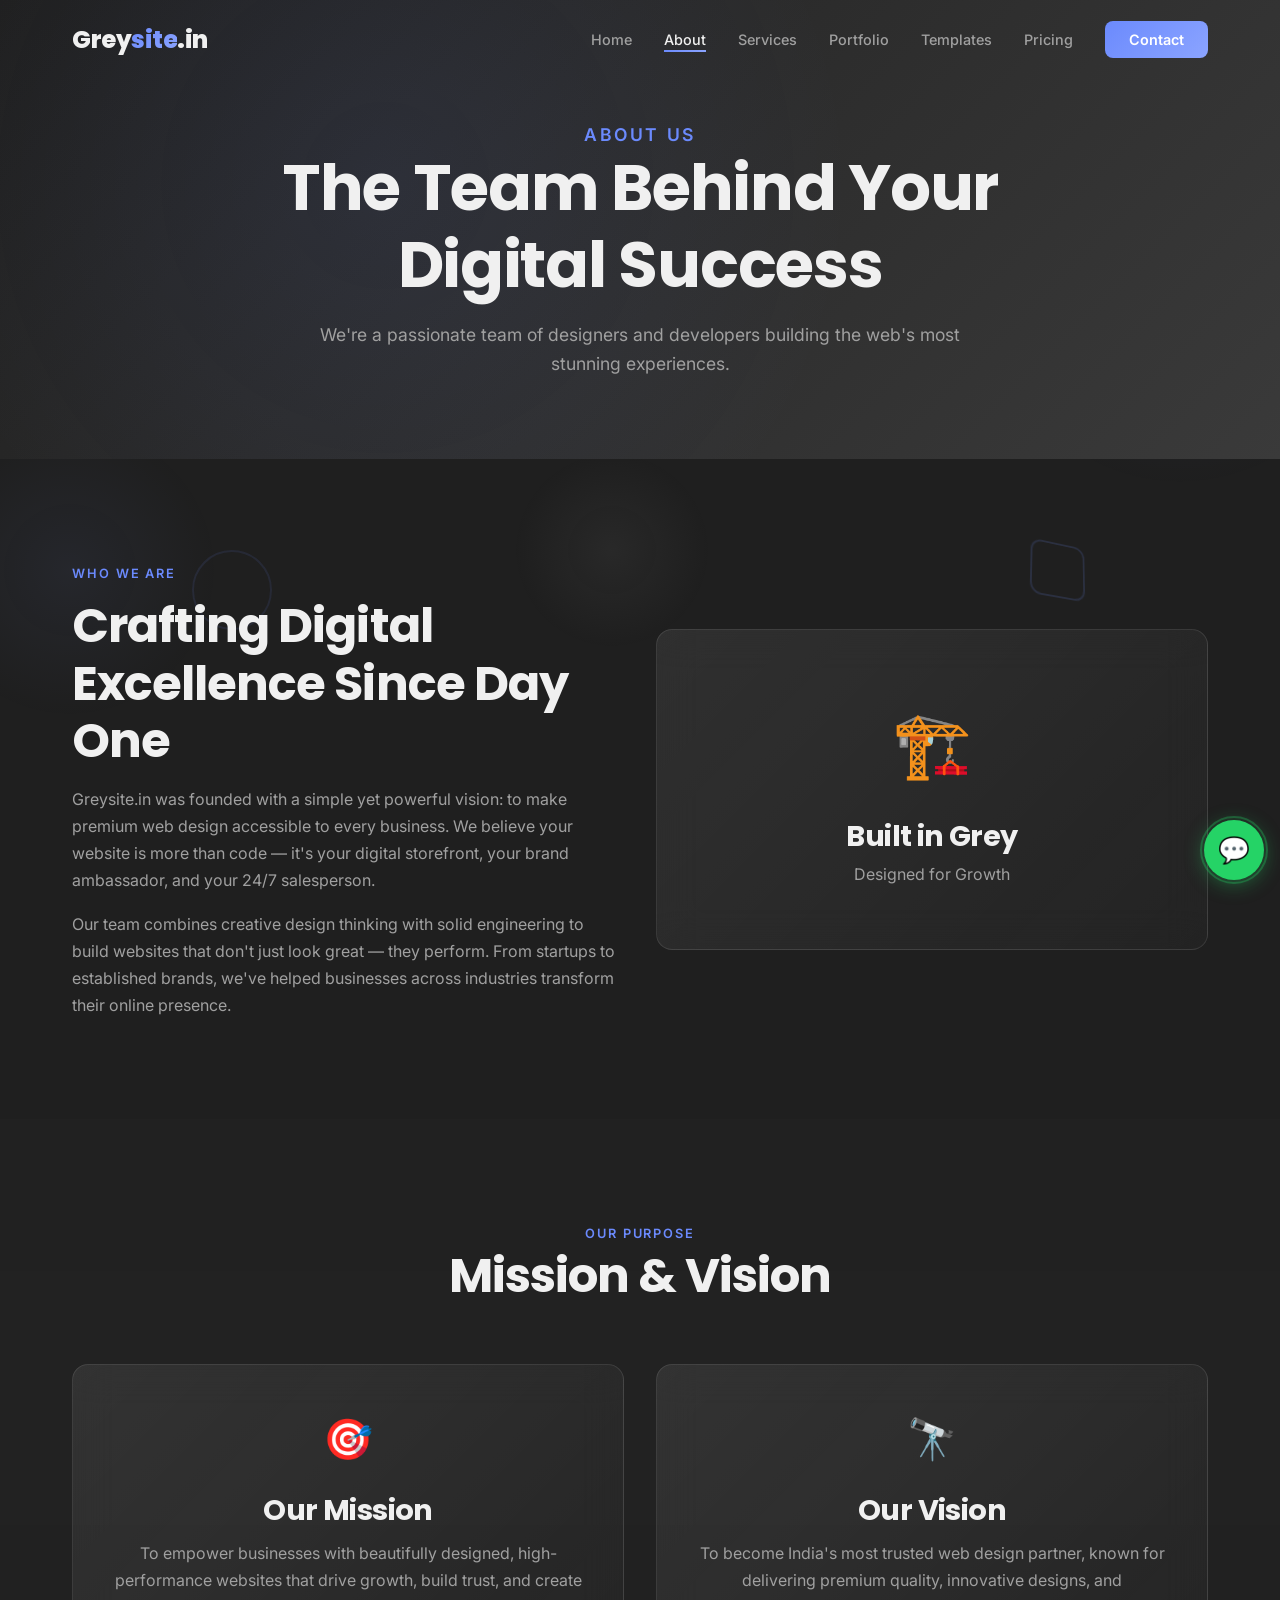
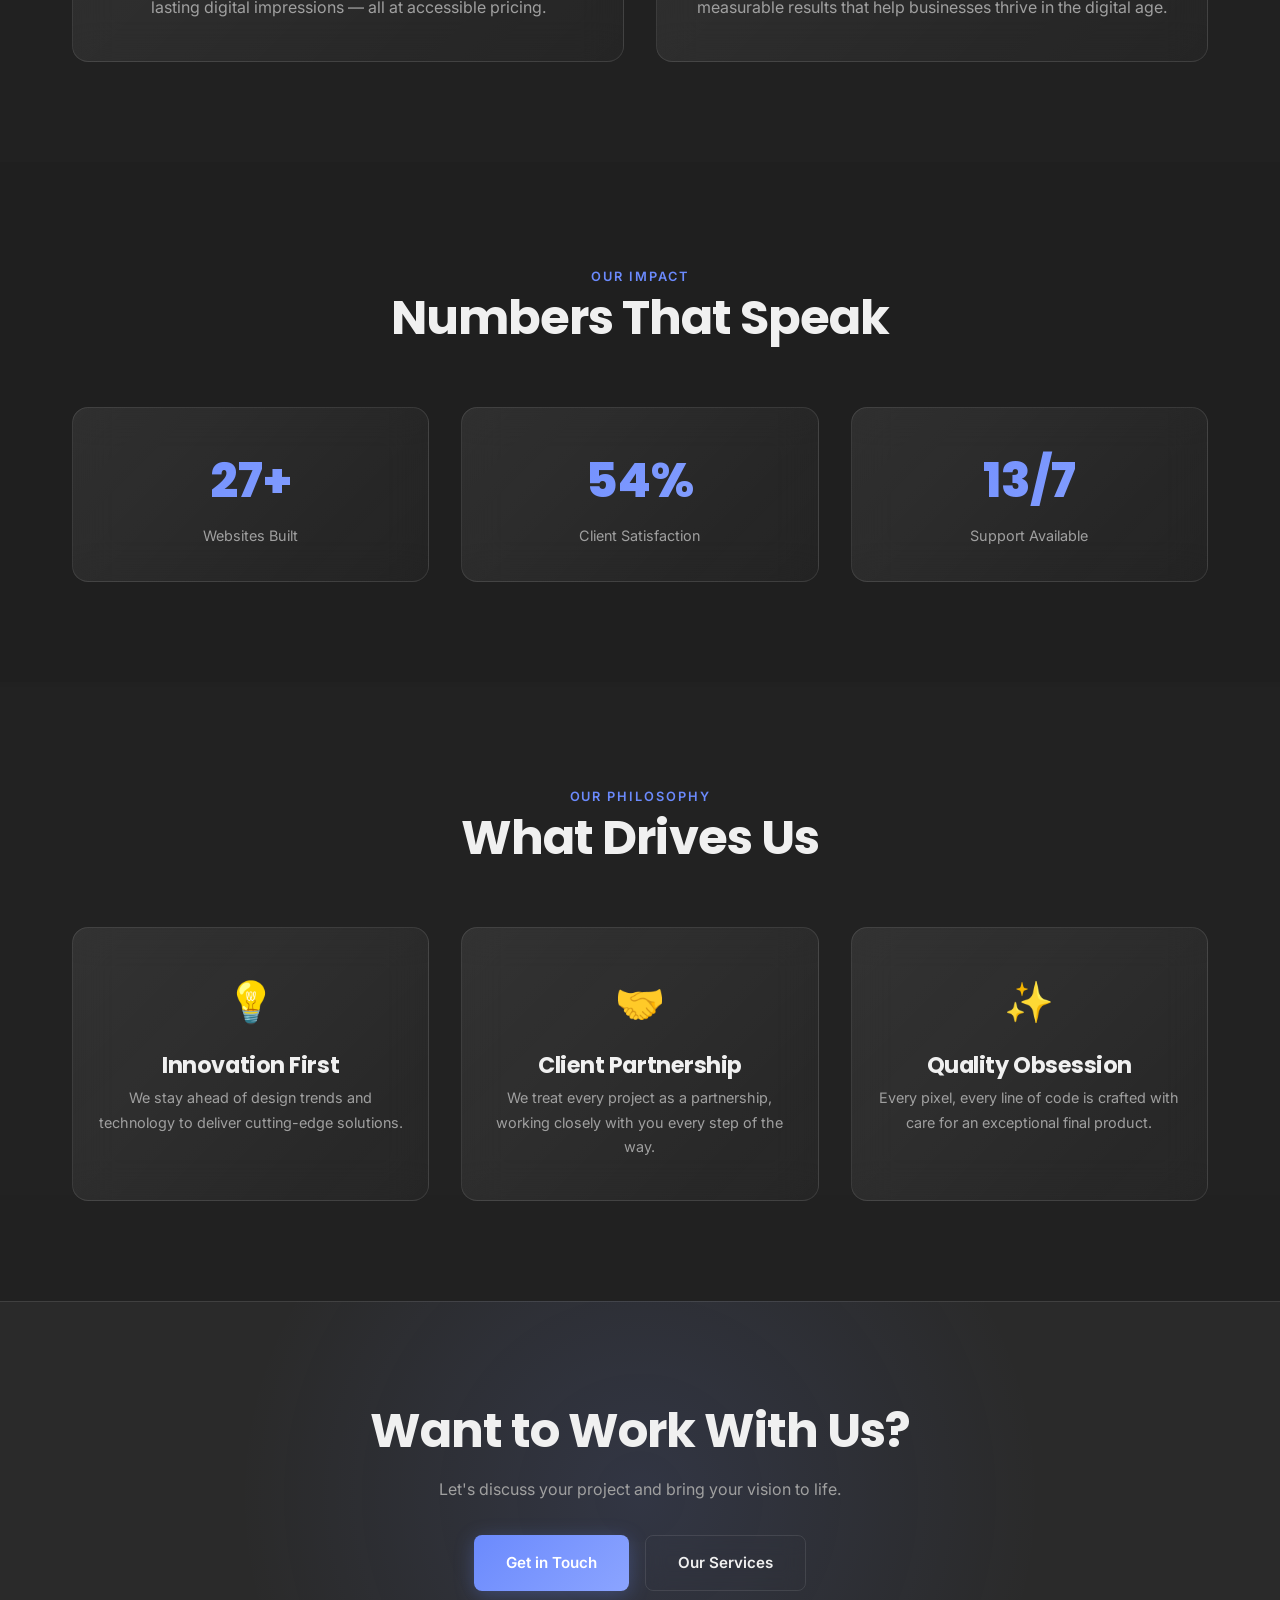
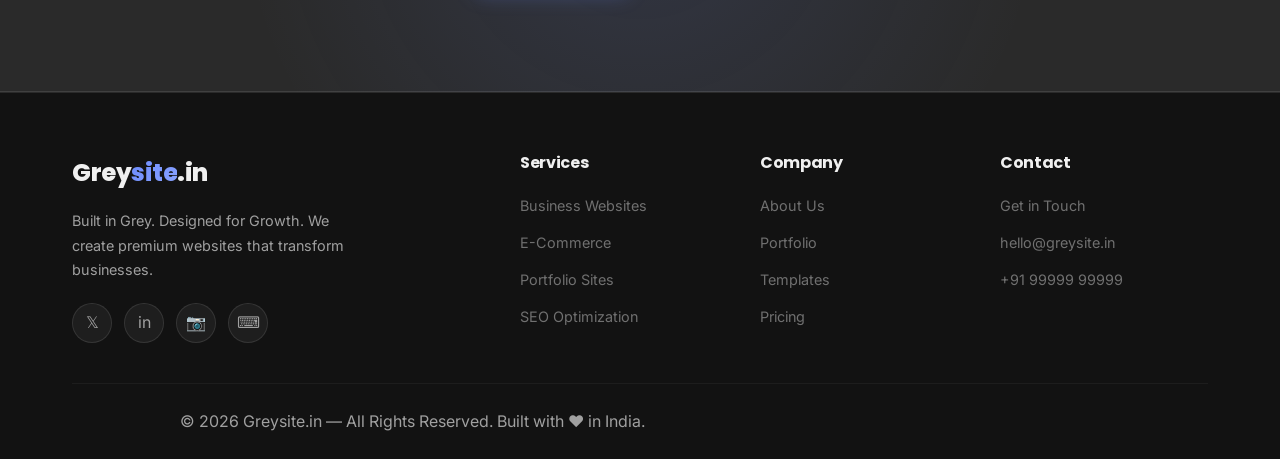
==== commit 8ce20659: "Make production/deployment ready: add Netlify config, robots.txt, SEO meta tags, security headers" ====
--- a/about.html
+++ b/about.html
@@ -1,229 +1,231 @@
-<!DOCTYPE html>
-<html lang="en">
-
-<head>
-    <meta charset="UTF-8">
-    <meta name="viewport" content="width=device-width, initial-scale=1.0, viewport-fit=cover">
-    <title>About Us — Greysite.in</title>
-    <meta name="description"
-        content="Learn about Greysite.in — our mission, vision, and the team behind premium web experiences. 50+ websites built with 100% client satisfaction.">
-    <link rel="icon" type="image/svg+xml"
-        href="data:image/svg+xml,%3Csvg xmlns='http://www.w3.org/2000/svg' viewBox='0 0 32 32'%3E%3Crect width='32' height='32' rx='8' fill='%236b8afd'/%3E%3Ctext x='50%25' y='55%25' dominant-baseline='middle' text-anchor='middle' fill='white' font-family='Arial' font-weight='bold' font-size='18'%3EG%3C/text%3E%3C/svg%3E">
-    <link rel="stylesheet" href="css/styles.css">
-</head>
-
-<body>
-
-    <div class="page-loader">
-        <div class="loader-spinner"></div>
-    </div>
-    <div class="scroll-progress"></div>
-
-    <div class="floating-shapes">
-        <div class="shape shape-1"></div>
-        <div class="shape shape-2"></div>
-        <div class="shape shape-3"></div>
-        <div class="shape-cube shape-cube-1"></div>
-        <div class="shape-cube shape-cube-2"></div>
-        <div class="shape-ring shape-ring-1"></div>
-        <div class="shape-ring shape-ring-2"></div>
-    </div>
-
-    <!-- Header -->
-    <header class="header">
-        <div class="container">
-            <a href="index.html" class="logo">Grey<span>site</span>.in</a>
-            <nav>
-                <ul class="nav-links">
-                    <li><a href="index.html">Home</a></li>
-                    <li><a href="about.html">About</a></li>
-                    <li><a href="services.html">Services</a></li>
-                    <li><a href="portfolio.html">Portfolio</a></li>
-                    <li><a href="websites.html">Templates</a></li>
-                    <li><a href="pricing.html">Pricing</a></li>
-                    <li><a href="contact.html" class="nav-cta">Contact</a></li>
-                </ul>
-            </nav>
-            <div class="nav-toggle" id="navToggle"><span></span><span></span><span></span></div>
-        </div>
-    </header>
-
-    <!-- Page Hero -->
-    <section class="page-hero">
-        <div class="container">
-            <p class="section-label fade-in">About Us</p>
-            <h1 class="fade-in">The Team Behind Your<br>Digital Success</h1>
-            <p class="fade-in">We're a passionate team of designers and developers building the web's most stunning
-                experiences.</p>
-        </div>
-    </section>
-
-    <!-- Company Introduction -->
-    <section class="section">
-        <div class="container">
-            <div class="grid-2" style="align-items:center;">
-                <div class="fade-in">
-                    <p class="section-label">Who We Are</p>
-                    <h2>Crafting Digital Excellence Since Day One</h2>
-                    <p style="margin-top:16px;">Greysite.in was founded with a simple yet powerful vision: to make
-                        premium web design accessible to every business. We believe your website is more than code —
-                        it's your digital storefront, your brand ambassador, and your 24/7 salesperson.</p>
-                    <p style="margin-top:16px;">Our team combines creative design thinking with solid engineering to
-                        build websites that don't just look great — they perform. From startups to established brands,
-                        we've helped businesses across industries transform their online presence.</p>
-                </div>
-                <div class="glass-card fade-in" style="text-align:center;padding:60px 40px;">
-                    <div style="font-size:4rem;margin-bottom:20px;">🏗️</div>
-                    <h3 style="margin-bottom:8px;">Built in Grey</h3>
-                    <p style="margin:0 auto;">Designed for Growth</p>
-                </div>
-            </div>
-        </div>
-    </section>
-
-    <!-- Mission & Vision -->
-    <section class="section" style="background:rgba(255,255,255,0.01);">
-        <div class="container">
-            <div class="section-header">
-                <p class="section-label fade-in">Our Purpose</p>
-                <h2 class="fade-in">Mission & Vision</h2>
-            </div>
-            <div class="mv-grid">
-                <div class="glass-card mv-card fade-in">
-                    <span class="mv-icon">🎯</span>
-                    <h3>Our Mission</h3>
-                    <p style="margin:0 auto;">To empower businesses with beautifully designed, high-performance websites
-                        that drive growth, build trust, and create lasting digital impressions — all at accessible
-                        pricing.</p>
-                </div>
-                <div class="glass-card mv-card fade-in">
-                    <span class="mv-icon">🔭</span>
-                    <h3>Our Vision</h3>
-                    <p style="margin:0 auto;">To become India's most trusted web design partner, known for delivering
-                        premium quality, innovative designs, and measurable results that help businesses thrive in the
-                        digital age.</p>
-                </div>
-            </div>
-        </div>
-    </section>
-
-    <!-- Animated Stats -->
-    <section class="section">
-        <div class="container">
-            <div class="section-header">
-                <p class="section-label fade-in">Our Impact</p>
-                <h2 class="fade-in">Numbers That Speak</h2>
-            </div>
-            <div class="stats-grid">
-                <div class="glass-card stat-item fade-in">
-                    <span class="stat-number" data-count="50" data-suffix="+">0</span>
-                    <span class="stat-label">Websites Built</span>
-                </div>
-                <div class="glass-card stat-item fade-in">
-                    <span class="stat-number" data-count="100" data-suffix="%">0</span>
-                    <span class="stat-label">Client Satisfaction</span>
-                </div>
-                <div class="glass-card stat-item fade-in">
-                    <span class="stat-number" data-count="24" data-suffix="/7">0</span>
-                    <span class="stat-label">Support Available</span>
-                </div>
-            </div>
-        </div>
-    </section>
-
-    <!-- Brand Philosophy -->
-    <section class="section" style="background:rgba(255,255,255,0.01);">
-        <div class="container">
-            <div class="section-header">
-                <p class="section-label fade-in">Our Philosophy</p>
-                <h2 class="fade-in">What Drives Us</h2>
-            </div>
-            <div class="grid-3">
-                <div class="glass-card fade-in" style="text-align:center;padding:40px 24px;">
-                    <div style="font-size:2.5rem;margin-bottom:16px;">💡</div>
-                    <h4>Innovation First</h4>
-                    <p style="font-size:0.9rem;margin:8px auto 0;">We stay ahead of design trends and technology to
-                        deliver cutting-edge solutions.</p>
-                </div>
-                <div class="glass-card fade-in" style="text-align:center;padding:40px 24px;">
-                    <div style="font-size:2.5rem;margin-bottom:16px;">🤝</div>
-                    <h4>Client Partnership</h4>
-                    <p style="font-size:0.9rem;margin:8px auto 0;">We treat every project as a partnership, working
-                        closely with you every step of the way.</p>
-                </div>
-                <div class="glass-card fade-in" style="text-align:center;padding:40px 24px;">
-                    <div style="font-size:2.5rem;margin-bottom:16px;">✨</div>
-                    <h4>Quality Obsession</h4>
-                    <p style="font-size:0.9rem;margin:8px auto 0;">Every pixel, every line of code is crafted with care
-                        for an exceptional final product.</p>
-                </div>
-            </div>
-        </div>
-    </section>
-
-    <!-- CTA -->
-    <section class="section cta-section">
-        <div class="container">
-            <h2 class="fade-in">Want to Work With Us?</h2>
-            <p class="fade-in">Let's discuss your project and bring your vision to life.</p>
-            <div class="cta-buttons fade-in">
-                <a href="contact.html" class="btn btn-primary">Get in Touch</a>
-                <a href="services.html" class="btn btn-secondary">Our Services</a>
-            </div>
-        </div>
-    </section>
-
-    <!-- Footer -->
-    <footer class="footer">
-        <div class="container">
-            <div class="footer-grid">
-                <div class="footer-brand">
-                    <a href="index.html" class="logo">Grey<span>site</span>.in</a>
-                    <p>Built in Grey. Designed for Growth. We create premium websites that transform businesses.</p>
-                    <div class="footer-socials">
-                        <a href="#" class="social-link" aria-label="Twitter">𝕏</a>
-                        <a href="#" class="social-link" aria-label="LinkedIn">in</a>
-                        <a href="#" class="social-link" aria-label="Instagram">📷</a>
-                        <a href="#" class="social-link" aria-label="GitHub">⌨</a>
-                    </div>
-                </div>
-                <div class="footer-col">
-                    <h4>Services</h4>
-                    <ul>
-                        <li><a href="services.html">Business Websites</a></li>
-                        <li><a href="services.html">E-Commerce</a></li>
-                        <li><a href="services.html">Portfolio Sites</a></li>
-                        <li><a href="services.html">SEO Optimization</a></li>
-                    </ul>
-                </div>
-                <div class="footer-col">
-                    <h4>Company</h4>
-                    <ul>
-                        <li><a href="about.html">About Us</a></li>
-                        <li><a href="portfolio.html">Portfolio</a></li>
-                        <li><a href="websites.html">Templates</a></li>
-                        <li><a href="pricing.html">Pricing</a></li>
-                    </ul>
-                </div>
-                <div class="footer-col">
-                    <h4>Contact</h4>
-                    <ul>
-                        <li><a href="contact.html">Get in Touch</a></li>
-                        <li><a href="mailto:hello@greysite.in">hello@greysite.in</a></li>
-                        <li><a href="tel:+919999999999">+91 99999 99999</a></li>
-                    </ul>
-                </div>
-            </div>
-            <div class="footer-bottom">
-                <p>&copy; 2026 Greysite.in — All Rights Reserved. Built with ❤️ in India.</p>
-            </div>
-        </div>
-    </footer>
-
-    <a href="https://wa.me/919999999999?text=Hi%20Greysite!%20I'm%20interested%20in%20getting%20a%20website."
-        class="whatsapp-btn" target="_blank" rel="noopener" aria-label="Chat on WhatsApp">💬</a>
-
-    <script src="js/main.js"></script>
-</body>
-
+<!DOCTYPE html>
+<html lang="en">
+
+<head>
+    <meta charset="UTF-8">
+    <meta name="viewport" content="width=device-width, initial-scale=1.0, viewport-fit=cover">
+    <title>About Us — Greysite.in</title>
+    <meta name="description"
+        content="Learn about Greysite.in — our mission, vision, and the team behind premium web experiences. 50+ websites built with 100% client satisfaction.">
+    <meta name="theme-color" content="#1f1f1f">
+    <link rel="canonical" href="https://greysite.in/about.html">
+    <link rel="icon" type="image/svg+xml"
+        href="data:image/svg+xml,%3Csvg xmlns='http://www.w3.org/2000/svg' viewBox='0 0 32 32'%3E%3Crect width='32' height='32' rx='8' fill='%236b8afd'/%3E%3Ctext x='50%25' y='55%25' dominant-baseline='middle' text-anchor='middle' fill='white' font-family='Arial' font-weight='bold' font-size='18'%3EG%3C/text%3E%3C/svg%3E">
+    <link rel="stylesheet" href="css/styles.css">
+</head>
+
+<body>
+
+    <div class="page-loader">
+        <div class="loader-spinner"></div>
+    </div>
+    <div class="scroll-progress"></div>
+
+    <div class="floating-shapes">
+        <div class="shape shape-1"></div>
+        <div class="shape shape-2"></div>
+        <div class="shape shape-3"></div>
+        <div class="shape-cube shape-cube-1"></div>
+        <div class="shape-cube shape-cube-2"></div>
+        <div class="shape-ring shape-ring-1"></div>
+        <div class="shape-ring shape-ring-2"></div>
+    </div>
+
+    <!-- Header -->
+    <header class="header">
+        <div class="container">
+            <a href="index.html" class="logo">Grey<span>site</span>.in</a>
+            <nav>
+                <ul class="nav-links">
+                    <li><a href="index.html">Home</a></li>
+                    <li><a href="about.html">About</a></li>
+                    <li><a href="services.html">Services</a></li>
+                    <li><a href="portfolio.html">Portfolio</a></li>
+                    <li><a href="websites.html">Templates</a></li>
+                    <li><a href="pricing.html">Pricing</a></li>
+                    <li><a href="contact.html" class="nav-cta">Contact</a></li>
+                </ul>
+            </nav>
+            <div class="nav-toggle" id="navToggle"><span></span><span></span><span></span></div>
+        </div>
+    </header>
+
+    <!-- Page Hero -->
+    <section class="page-hero">
+        <div class="container">
+            <p class="section-label fade-in">About Us</p>
+            <h1 class="fade-in">The Team Behind Your<br>Digital Success</h1>
+            <p class="fade-in">We're a passionate team of designers and developers building the web's most stunning
+                experiences.</p>
+        </div>
+    </section>
+
+    <!-- Company Introduction -->
+    <section class="section">
+        <div class="container">
+            <div class="grid-2" style="align-items:center;">
+                <div class="fade-in">
+                    <p class="section-label">Who We Are</p>
+                    <h2>Crafting Digital Excellence Since Day One</h2>
+                    <p style="margin-top:16px;">Greysite.in was founded with a simple yet powerful vision: to make
+                        premium web design accessible to every business. We believe your website is more than code —
+                        it's your digital storefront, your brand ambassador, and your 24/7 salesperson.</p>
+                    <p style="margin-top:16px;">Our team combines creative design thinking with solid engineering to
+                        build websites that don't just look great — they perform. From startups to established brands,
+                        we've helped businesses across industries transform their online presence.</p>
+                </div>
+                <div class="glass-card fade-in" style="text-align:center;padding:60px 40px;">
+                    <div style="font-size:4rem;margin-bottom:20px;">🏗️</div>
+                    <h3 style="margin-bottom:8px;">Built in Grey</h3>
+                    <p style="margin:0 auto;">Designed for Growth</p>
+                </div>
+            </div>
+        </div>
+    </section>
+
+    <!-- Mission & Vision -->
+    <section class="section" style="background:rgba(255,255,255,0.01);">
+        <div class="container">
+            <div class="section-header">
+                <p class="section-label fade-in">Our Purpose</p>
+                <h2 class="fade-in">Mission & Vision</h2>
+            </div>
+            <div class="mv-grid">
+                <div class="glass-card mv-card fade-in">
+                    <span class="mv-icon">🎯</span>
+                    <h3>Our Mission</h3>
+                    <p style="margin:0 auto;">To empower businesses with beautifully designed, high-performance websites
+                        that drive growth, build trust, and create lasting digital impressions — all at accessible
+                        pricing.</p>
+                </div>
+                <div class="glass-card mv-card fade-in">
+                    <span class="mv-icon">🔭</span>
+                    <h3>Our Vision</h3>
+                    <p style="margin:0 auto;">To become India's most trusted web design partner, known for delivering
+                        premium quality, innovative designs, and measurable results that help businesses thrive in the
+                        digital age.</p>
+                </div>
+            </div>
+        </div>
+    </section>
+
+    <!-- Animated Stats -->
+    <section class="section">
+        <div class="container">
+            <div class="section-header">
+                <p class="section-label fade-in">Our Impact</p>
+                <h2 class="fade-in">Numbers That Speak</h2>
+            </div>
+            <div class="stats-grid">
+                <div class="glass-card stat-item fade-in">
+                    <span class="stat-number" data-count="50" data-suffix="+">0</span>
+                    <span class="stat-label">Websites Built</span>
+                </div>
+                <div class="glass-card stat-item fade-in">
+                    <span class="stat-number" data-count="100" data-suffix="%">0</span>
+                    <span class="stat-label">Client Satisfaction</span>
+                </div>
+                <div class="glass-card stat-item fade-in">
+                    <span class="stat-number" data-count="24" data-suffix="/7">0</span>
+                    <span class="stat-label">Support Available</span>
+                </div>
+            </div>
+        </div>
+    </section>
+
+    <!-- Brand Philosophy -->
+    <section class="section" style="background:rgba(255,255,255,0.01);">
+        <div class="container">
+            <div class="section-header">
+                <p class="section-label fade-in">Our Philosophy</p>
+                <h2 class="fade-in">What Drives Us</h2>
+            </div>
+            <div class="grid-3">
+                <div class="glass-card fade-in" style="text-align:center;padding:40px 24px;">
+                    <div style="font-size:2.5rem;margin-bottom:16px;">💡</div>
+                    <h4>Innovation First</h4>
+                    <p style="font-size:0.9rem;margin:8px auto 0;">We stay ahead of design trends and technology to
+                        deliver cutting-edge solutions.</p>
+                </div>
+                <div class="glass-card fade-in" style="text-align:center;padding:40px 24px;">
+                    <div style="font-size:2.5rem;margin-bottom:16px;">🤝</div>
+                    <h4>Client Partnership</h4>
+                    <p style="font-size:0.9rem;margin:8px auto 0;">We treat every project as a partnership, working
+                        closely with you every step of the way.</p>
+                </div>
+                <div class="glass-card fade-in" style="text-align:center;padding:40px 24px;">
+                    <div style="font-size:2.5rem;margin-bottom:16px;">✨</div>
+                    <h4>Quality Obsession</h4>
+                    <p style="font-size:0.9rem;margin:8px auto 0;">Every pixel, every line of code is crafted with care
+                        for an exceptional final product.</p>
+                </div>
+            </div>
+        </div>
+    </section>
+
+    <!-- CTA -->
+    <section class="section cta-section">
+        <div class="container">
+            <h2 class="fade-in">Want to Work With Us?</h2>
+            <p class="fade-in">Let's discuss your project and bring your vision to life.</p>
+            <div class="cta-buttons fade-in">
+                <a href="contact.html" class="btn btn-primary">Get in Touch</a>
+                <a href="services.html" class="btn btn-secondary">Our Services</a>
+            </div>
+        </div>
+    </section>
+
+    <!-- Footer -->
+    <footer class="footer">
+        <div class="container">
+            <div class="footer-grid">
+                <div class="footer-brand">
+                    <a href="index.html" class="logo">Grey<span>site</span>.in</a>
+                    <p>Built in Grey. Designed for Growth. We create premium websites that transform businesses.</p>
+                    <div class="footer-socials">
+                        <a href="#" class="social-link" aria-label="Twitter">𝕏</a>
+                        <a href="#" class="social-link" aria-label="LinkedIn">in</a>
+                        <a href="#" class="social-link" aria-label="Instagram">📷</a>
+                        <a href="#" class="social-link" aria-label="GitHub">⌨</a>
+                    </div>
+                </div>
+                <div class="footer-col">
+                    <h4>Services</h4>
+                    <ul>
+                        <li><a href="services.html">Business Websites</a></li>
+                        <li><a href="services.html">E-Commerce</a></li>
+                        <li><a href="services.html">Portfolio Sites</a></li>
+                        <li><a href="services.html">SEO Optimization</a></li>
+                    </ul>
+                </div>
+                <div class="footer-col">
+                    <h4>Company</h4>
+                    <ul>
+                        <li><a href="about.html">About Us</a></li>
+                        <li><a href="portfolio.html">Portfolio</a></li>
+                        <li><a href="websites.html">Templates</a></li>
+                        <li><a href="pricing.html">Pricing</a></li>
+                    </ul>
+                </div>
+                <div class="footer-col">
+                    <h4>Contact</h4>
+                    <ul>
+                        <li><a href="contact.html">Get in Touch</a></li>
+                        <li><a href="mailto:hello@greysite.in">hello@greysite.in</a></li>
+                        <li><a href="tel:+919999999999">+91 99999 99999</a></li>
+                    </ul>
+                </div>
+            </div>
+            <div class="footer-bottom">
+                <p>&copy; 2026 Greysite.in — All Rights Reserved. Built with ❤️ in India.</p>
+            </div>
+        </div>
+    </footer>
+
+    <a href="https://wa.me/919999999999?text=Hi%20Greysite!%20I'm%20interested%20in%20getting%20a%20website."
+        class="whatsapp-btn" target="_blank" rel="noopener" aria-label="Chat on WhatsApp">💬</a>
+
+    <script src="js/main.js"></script>
+</body>
+
 </html>
